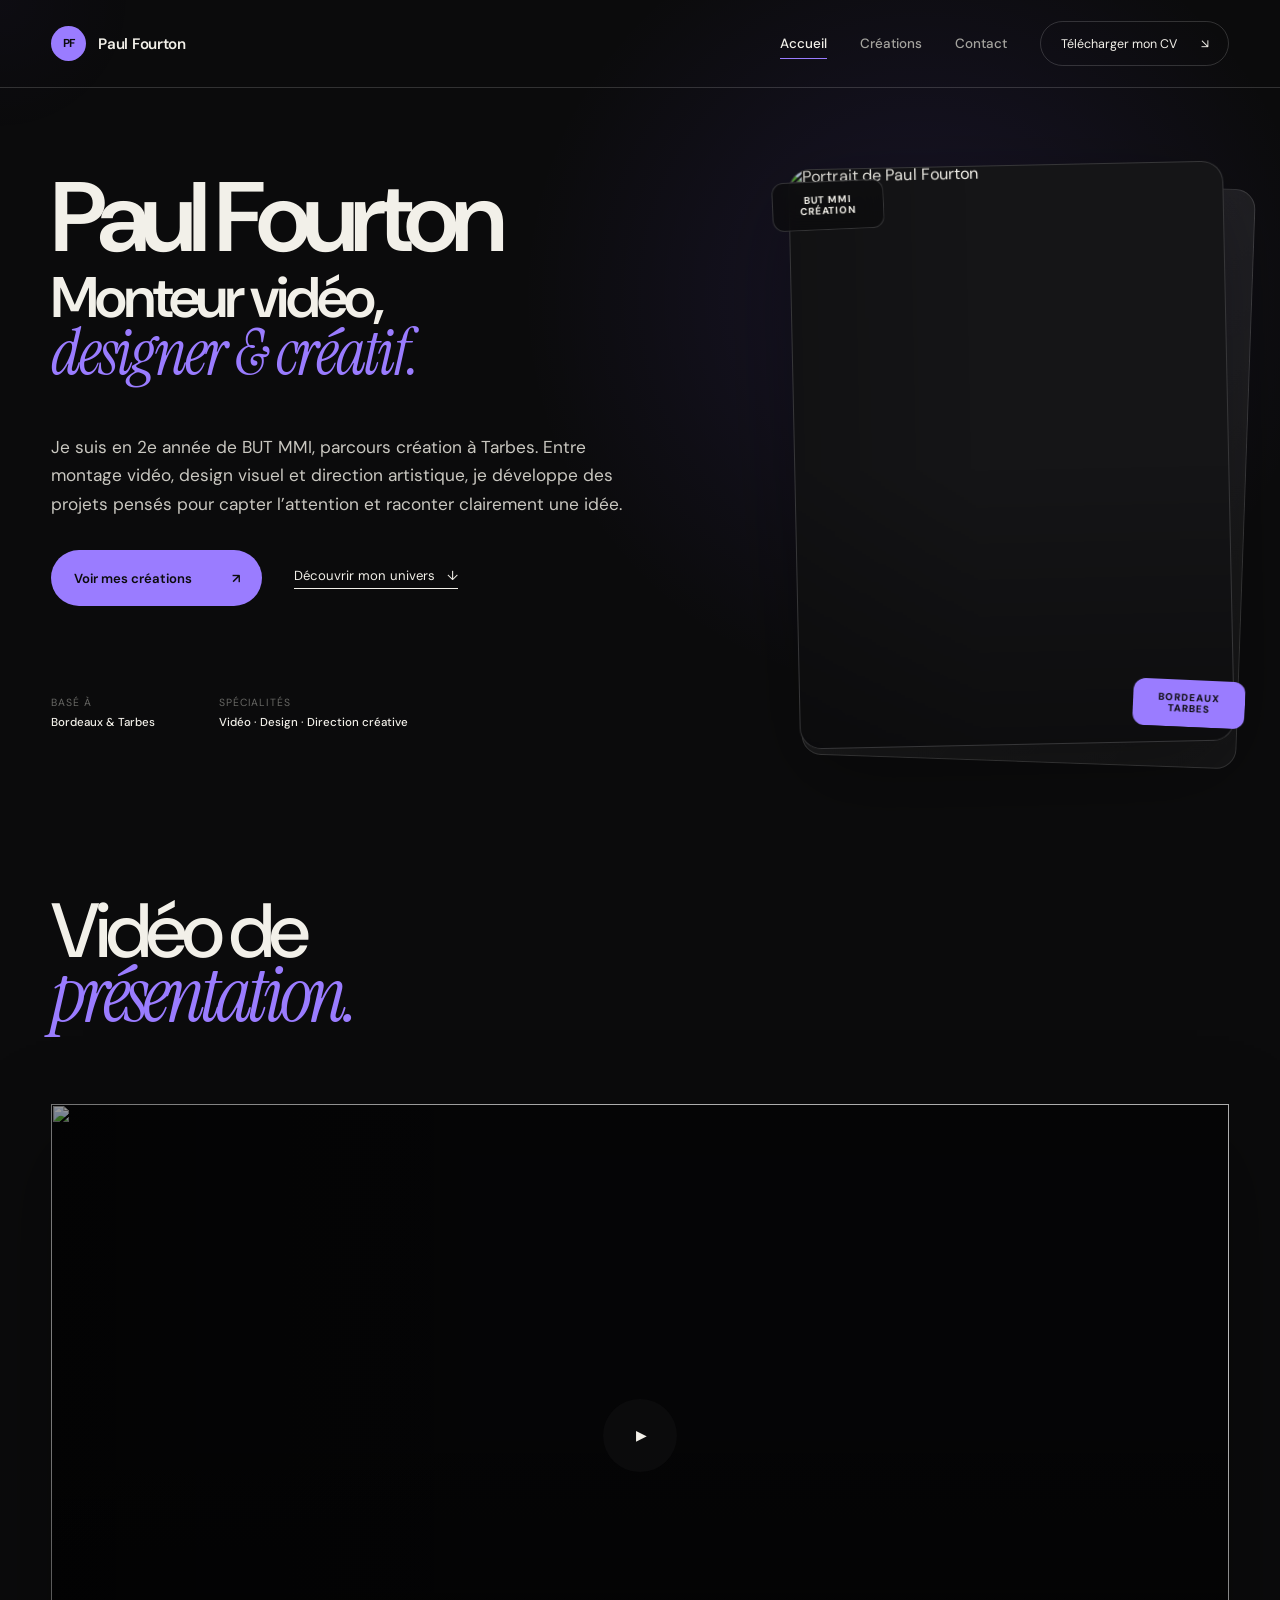
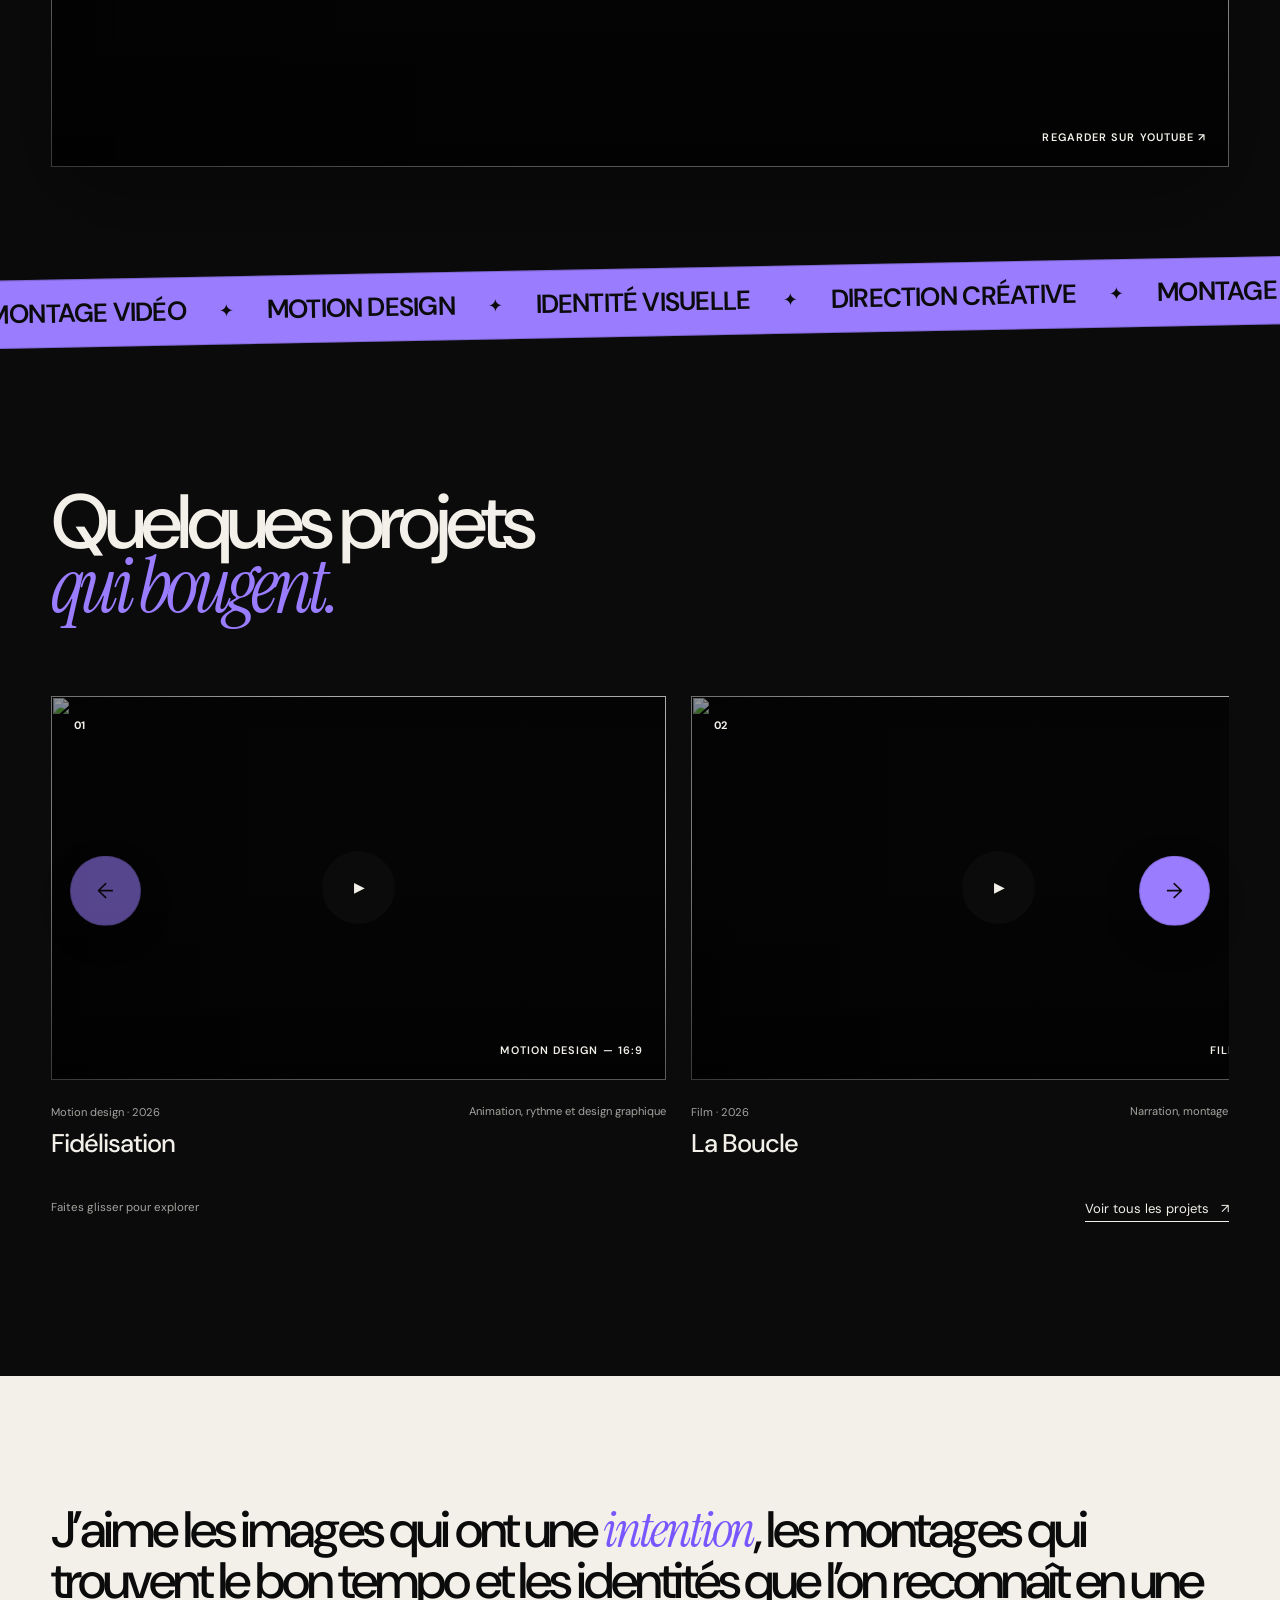
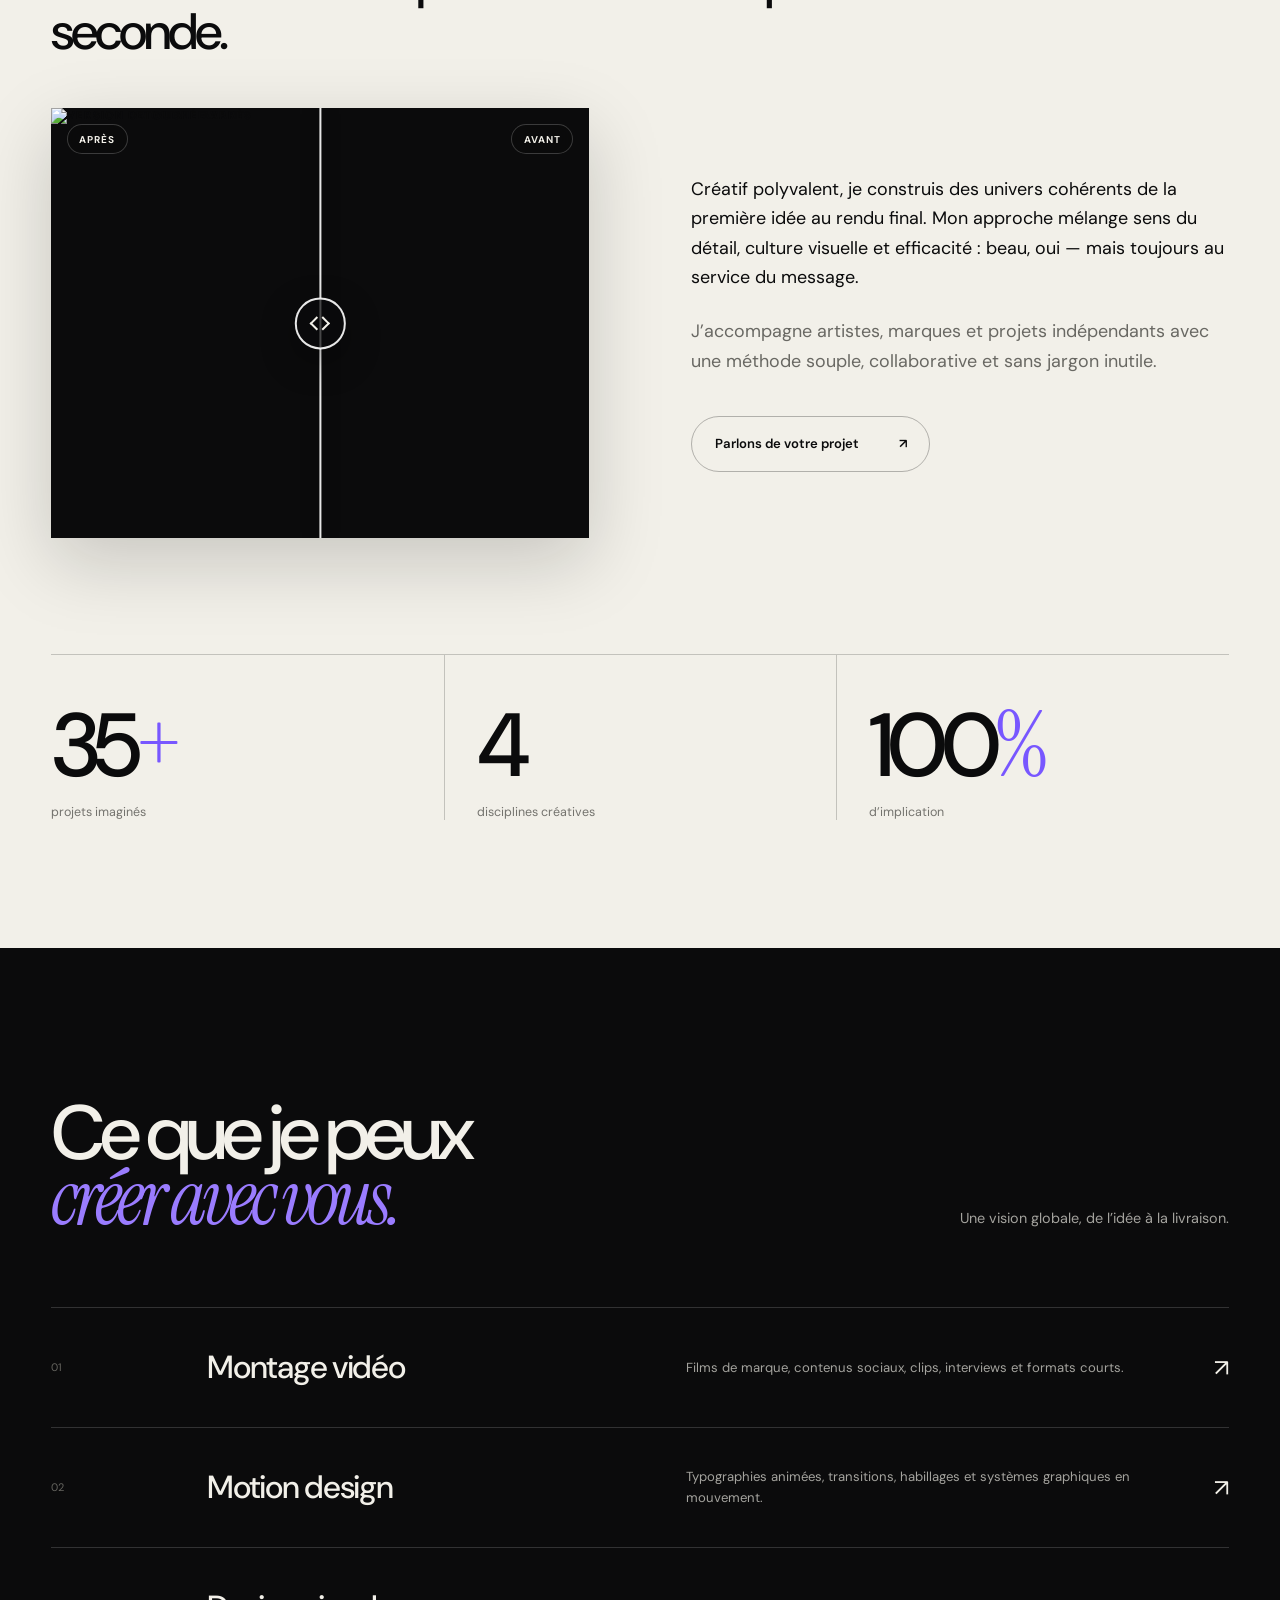
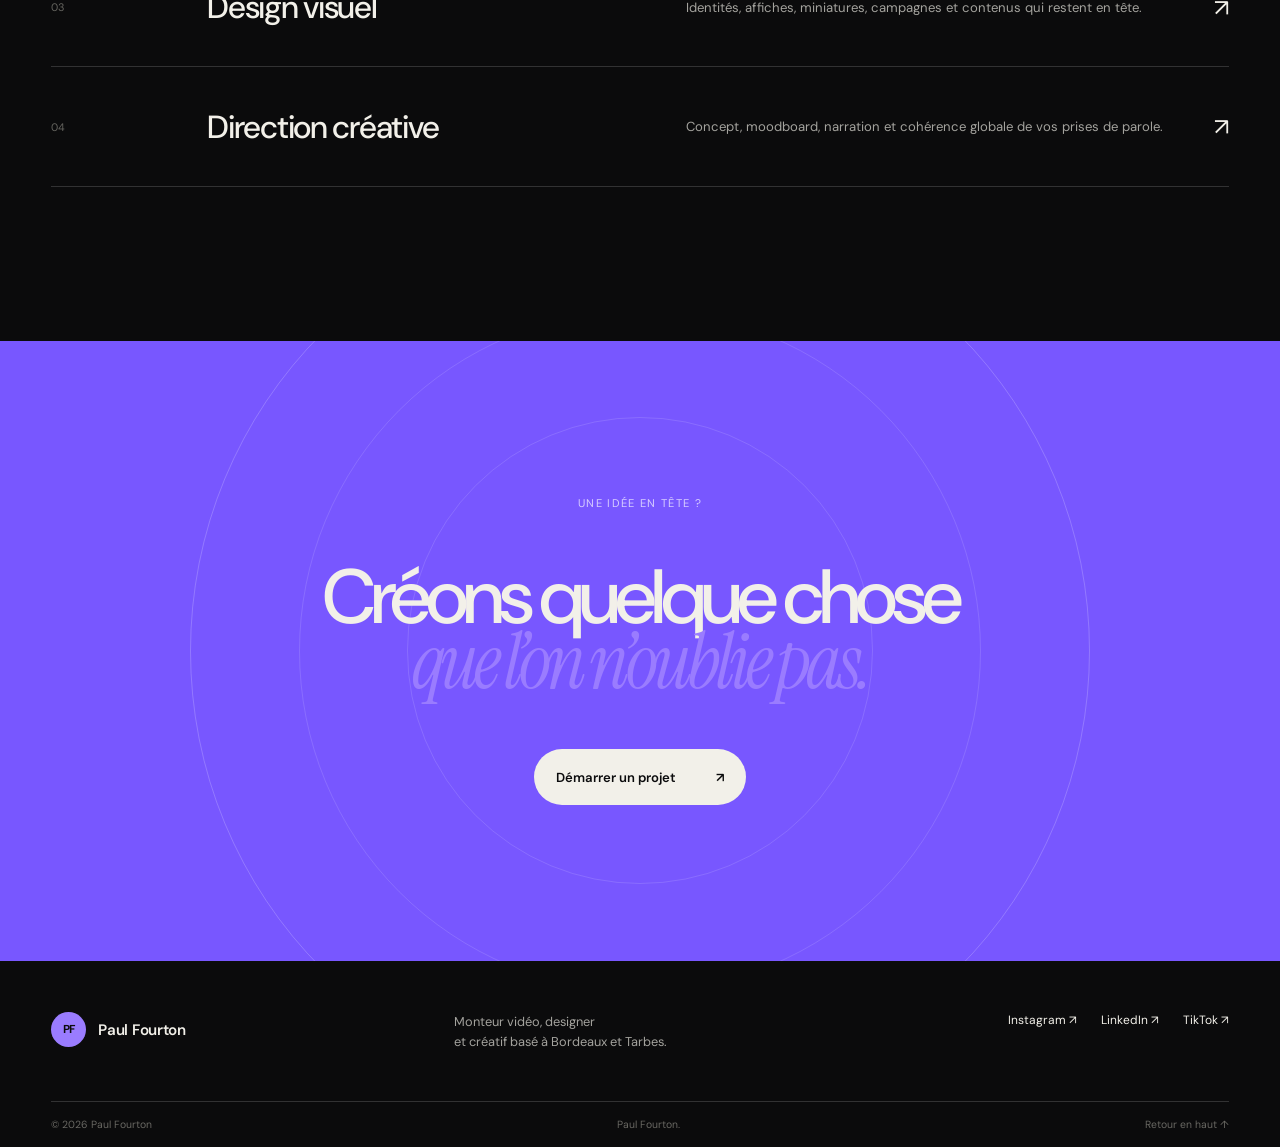
==== index.html @ eab23693 "Add portfolio site files" ====
<!DOCTYPE html>
<html lang="fr">
<head>
  <meta charset="UTF-8">
  <meta name="viewport" content="width=device-width, initial-scale=1.0">
  <meta name="description" content="Portfolio de Paul Fourton, monteur vidéo, designer et créatif.">
  <title>Paul Fourton — Monteur vidéo & Designer</title>
  <link rel="icon" type="image/png" href="images/logo_paul.png">
  <link rel="stylesheet" href="styles.css">
  <script src="script.js" defer></script>
</head>
<body data-page="home">
  <div class="cursor-glow" aria-hidden="true"></div>

  <header class="site-header">
    <a class="brand" href="index.html" aria-label="Retour à l'accueil">
      <span class="brand-mark brand-logo">
        <img src="images/logo_paul.png" alt="">
        <span class="brand-logo-fallback">PF</span>
      </span>
      <span>Paul Fourton</span>
    </a>

    <button class="menu-toggle" type="button" aria-label="Ouvrir le menu" aria-expanded="false">
      <span></span>
      <span></span>
    </button>

    <nav class="main-nav" aria-label="Navigation principale">
      <a href="index.html" data-nav="home">Accueil</a>
      <a href="creations.html" data-nav="work">Créations</a>
      <a href="contact.html" data-nav="contact">Contact</a>
      <a class="nav-cta" href="output/pdf/cv-paul-fourton.pdf" download>
        Télécharger mon CV <span>↘</span>
      </a>
    </nav>
  </header>

  <main>
    <section class="hero section-shell">
      <div class="hero-copy">
        <h1 class="hero-title reveal">
          Paul Fourton
          <span>Monteur vidéo,</span>
          <em>designer & créatif.</em>
        </h1>

        <p class="hero-intro reveal">
          Je suis en 2e année de BUT MMI, parcours création à Tarbes.
          Entre montage vidéo, design visuel et direction artistique, je développe
          des projets pensés pour capter l’attention et raconter clairement une idée.
        </p>

        <div class="hero-actions reveal">
          <a class="button button-primary magnetic" href="creations.html">
            Voir mes créations <span>↗</span>
          </a>
          <a class="text-link" href="#a-propos">Découvrir mon univers <span>↓</span></a>
        </div>

        <div class="hero-meta reveal">
          <div>
            <span>Basé à</span>
            <strong>Bordeaux & Tarbes</strong>
          </div>
          <div>
            <span>Spécialités</span>
            <strong>Vidéo · Design · Direction créative</strong>
          </div>
        </div>
      </div>

      <div class="hero-visual portrait-showcase reveal" data-parallax>
        <div class="portrait-placeholder portrait-frame">
          <img
            src="images/moi.png.jpg"
            data-fallback-src="images/moi.png"
            alt="Portrait de Paul Fourton"
          >
        </div>
        <div class="visual-tag tag-top">BUT MMI<br>Création</div>
        <div class="visual-tag tag-bottom">Bordeaux<br>Tarbes</div>
      </div>
    </section>

    <section class="presentation section-shell" aria-labelledby="presentation-title">
      <div class="section-heading reveal">
        <div>
          <h2 id="presentation-title">Vidéo de<br><em>présentation.</em></h2>
        </div>
      </div>

      <div class="presentation-frame reveal">
        <a class="youtube-link" href="https://www.youtube.com/watch?v=1we9gOhJ27I" target="_blank" rel="noopener" aria-label="Voir la vidéo de présentation sur YouTube">
          <img src="https://i.ytimg.com/vi/1we9gOhJ27I/hq720.jpg" alt="">
          <span class="play-button">▶</span>
          <span class="placeholder-label">Regarder sur YouTube ↗</span>
        </a>
      </div>
    </section>

    <div class="ticker" aria-label="Domaines de création">
      <div class="ticker-track">
        <span>Montage vidéo</span><i>✦</i>
        <span>Motion design</span><i>✦</i>
        <span>Identité visuelle</span><i>✦</i>
        <span>Direction créative</span><i>✦</i>
        <span>Montage vidéo</span><i>✦</i>
        <span>Motion design</span><i>✦</i>
        <span>Identité visuelle</span><i>✦</i>
        <span>Direction créative</span><i>✦</i>
      </div>
    </div>

    <section class="featured section-shell" aria-labelledby="featured-title">
      <div class="section-heading reveal">
        <div>
          <h2 id="featured-title">Quelques projets<br><em>qui bougent.</em></h2>
        </div>
      </div>

      <div class="carousel-stage reveal">
        <button class="carousel-button carousel-prev" type="button" aria-label="Projet précédent">
          <span>←</span>
        </button>

        <div class="project-carousel">
          <div class="carousel-track">
            <article class="project-slide project-slide-wide">
              <button class="project-media has-video open-project" type="button" data-project="Fidélisation" data-youtube="dS1zFwVaHuI" aria-label="Voir le projet Fidélisation">
                <img class="media-image youtube-thumb" src="https://i.ytimg.com/vi/dS1zFwVaHuI/hq720.jpg" alt="">
                <span class="project-number">01</span>
                <span class="play-button">▶</span>
                <span class="placeholder-label">Motion design — 16:9</span>
              </button>
              <div class="project-info">
                <div>
                  <span>Motion design · 2026</span>
                  <h3>Fidélisation</h3>
                </div>
                <p>Animation, rythme et design graphique</p>
              </div>
            </article>

            <article class="project-slide project-slide-wide">
              <button class="project-media has-video open-project" type="button" data-project="La Boucle" data-youtube="-TtjfZSyIu4" aria-label="Voir le projet La Boucle">
                <img class="media-image youtube-thumb" src="https://i.ytimg.com/vi/-TtjfZSyIu4/hq720.jpg" alt="">
                <span class="project-number">02</span>
                <span class="play-button">▶</span>
                <span class="placeholder-label">Film — 16:9</span>
              </button>
              <div class="project-info">
                <div>
                  <span>Film · 2026</span>
                  <h3>La Boucle</h3>
                </div>
                <p>Narration, montage et atmosphère</p>
              </div>
            </article>

            <article class="project-slide project-slide-wide">
              <button class="project-media has-video open-project" type="button" data-project="IMYEAT" data-youtube="P-sZupmKaJs" aria-label="Voir le projet IMYEAT">
                <img class="media-image youtube-thumb" src="https://i.ytimg.com/vi/P-sZupmKaJs/hq720.jpg" alt="">
                <span class="project-number">03</span>
                <span class="play-button">▶</span>
                <span class="placeholder-label">Viral edit — 16:9</span>
              </button>
              <div class="project-info">
                <div>
                  <span>Viral edit · 2026</span>
                  <h3>IMYEAT</h3>
                </div>
                <p>Cadence sociale et impact visuel</p>
              </div>
            </article>
          </div>
        </div>

        <button class="carousel-button carousel-next" type="button" aria-label="Projet suivant">
          <span>→</span>
        </button>
      </div>

      <div class="featured-footer reveal">
        <span>Faites glisser pour explorer</span>
        <a class="text-link" href="creations.html">Voir tous les projets <span>↗</span></a>
      </div>
    </section>

    <section class="about section-shell" id="a-propos">
      <div class="about-intro reveal">
        <p class="statement">
          J’aime les images qui ont une <em>intention</em>, les montages qui
          trouvent le bon tempo et les identités que l’on reconnaît en une seconde.
        </p>
      </div>

      <div class="about-grid">
        <div class="about-image before-after reveal" data-before-after>
          <div class="before-after-media">
            <img class="before-after-image" src="images/avant.jpg" alt="Version originale avant">
            <div class="before-after-overlay">
              <img class="before-after-image" src="images/apres.jpg" alt="Version retouchée après">
            </div>
            <span class="before-after-label before-label">Après</span>
            <span class="before-after-label after-label">Avant</span>
            <button
              class="before-after-handle"
              type="button"
              role="slider"
              aria-label="Comparer l'image avant et après"
              aria-valuemin="0"
              aria-valuemax="100"
              aria-valuenow="50"
            >
              <span></span>
            </button>
          </div>
        </div>

        <div class="about-copy reveal">
          <p>
            Créatif polyvalent, je construis des univers cohérents de la première
            idée au rendu final. Mon approche mélange sens du détail, culture visuelle
            et efficacité : beau, oui — mais toujours au service du message.
          </p>
          <p>
            J’accompagne artistes, marques et projets indépendants avec une méthode
            souple, collaborative et sans jargon inutile.
          </p>
          <a class="button button-outline magnetic" href="contact.html">
            Parlons de votre projet <span>↗</span>
          </a>
        </div>
      </div>

      <div class="stats reveal">
        <div class="stat">
          <strong data-count="35">35</strong><span>+</span>
          <p>projets imaginés</p>
        </div>
        <div class="stat">
          <strong data-count="4">4</strong>
          <p>disciplines créatives</p>
        </div>
        <div class="stat">
          <strong data-count="100">100</strong><span>%</span>
          <p>d’implication</p>
        </div>
      </div>
    </section>

    <section class="services section-shell">
      <div class="section-heading reveal">
        <div>
          <h2>Ce que je peux<br><em>créer avec vous.</em></h2>
        </div>
        <p>Une vision globale, de l’idée à la livraison.</p>
      </div>

      <div class="service-list">
        <article class="service-item reveal">
          <span>01</span>
          <h3>Montage vidéo</h3>
          <p>Films de marque, contenus sociaux, clips, interviews et formats courts.</p>
          <i>↗</i>
        </article>
        <article class="service-item reveal">
          <span>02</span>
          <h3>Motion design</h3>
          <p>Typographies animées, transitions, habillages et systèmes graphiques en mouvement.</p>
          <i>↗</i>
        </article>
        <article class="service-item reveal">
          <span>03</span>
          <h3>Design visuel</h3>
          <p>Identités, affiches, miniatures, campagnes et contenus qui restent en tête.</p>
          <i>↗</i>
        </article>
        <article class="service-item reveal">
          <span>04</span>
          <h3>Direction créative</h3>
          <p>Concept, moodboard, narration et cohérence globale de vos prises de parole.</p>
          <i>↗</i>
        </article>
      </div>
    </section>

    <section class="cta-section section-shell reveal">
      <div class="cta-orb" aria-hidden="true"></div>
      <span>Une idée en tête ?</span>
      <h2>Créons quelque chose<br><em>que l’on n’oublie pas.</em></h2>
      <a class="button button-light magnetic" href="contact.html">
        Démarrer un projet <span>↗</span>
      </a>
    </section>
  </main>

  <div class="project-modal" aria-hidden="true" role="dialog" aria-modal="true" aria-labelledby="modal-title">
    <div class="modal-backdrop" data-close-modal></div>
    <div class="modal-content">
      <button class="modal-close" type="button" aria-label="Fermer" data-close-modal>×</button>
      <div class="modal-video">
        <video class="modal-player" controls playsinline preload="metadata"></video>
        <iframe class="modal-embed" title="" loading="lazy" allow="accelerometer; autoplay; clipboard-write; encrypted-media; gyroscope; picture-in-picture; web-share" allowfullscreen hidden></iframe>
        <img class="modal-image" alt="" hidden>
      </div>
      <div class="modal-copy">
        <span>Projet sélectionné</span>
        <h2 id="modal-title">Nom du projet</h2>
        <p>
          Lecture grand format du projet sélectionné, avec les contrôles vidéo
          natifs pour revoir le rythme, les transitions et les détails.
        </p>
      </div>
    </div>
  </div>

  <footer class="site-footer section-shell">
    <div class="footer-top">
      <a class="brand" href="index.html">
        <span class="brand-mark brand-logo">
          <img src="images/logo_paul.png" alt="">
          <span class="brand-logo-fallback">PF</span>
        </span>
        <span>Paul Fourton</span>
      </a>
      <p>Monteur vidéo, designer<br>et créatif basé à Bordeaux et Tarbes.</p>
      <div class="footer-links">
        <a href="https://www.instagram.com/paul._frt/" target="_blank" rel="noopener noreferrer">Instagram ↗</a>
        <a href="https://www.linkedin.com/in/paul-fourton-a712013b1/?isSelfProfile=true" target="_blank" rel="noopener noreferrer">LinkedIn ↗</a>
        <a href="https://www.tiktok.com/@paul.frt_?is_from_webapp=1&amp;sender_device=pc" target="_blank" rel="noopener noreferrer">TikTok ↗</a>
      </div>
    </div>
    <div class="footer-bottom">
      <span>© <span data-year></span> Paul Fourton</span>
      <span>Paul Fourton.</span>
      <a href="#top">Retour en haut ↑</a>
    </div>
  </footer>
</body>
</html>
---- styles.css ----
@import url("https://fonts.googleapis.com/css2?family=DM+Sans:wght@400;500;600;700&family=Instrument+Serif:ital@0;1&display=swap");

:root {
  --ink: #0b0b0c;
  --ink-soft: #151517;
  --paper: #f2f0e9;
  --white: #ffffff;
  --muted: #a4a39e;
  --line: rgba(255, 255, 255, 0.16);
  --acid: #9a7cff;
  --violet: #7857ff;
  --orange: #9a7cff;
  --serif: "Instrument Serif", Georgia, serif;
  --sans: "DM Sans", Arial, sans-serif;
  --pad: clamp(1.25rem, 4vw, 4.5rem);
  --header-height: 88px;
}

* {
  box-sizing: border-box;
  margin: 0;
  padding: 0;
}

html {
  scroll-behavior: smooth;
  background: var(--ink);
}

body {
  min-width: 320px;
  overflow-x: hidden;
  color: var(--paper);
  background:
    radial-gradient(circle at 72% 5%, rgba(120, 87, 255, 0.12), transparent 25rem),
    var(--ink);
  font-family: var(--sans);
  -webkit-font-smoothing: antialiased;
}

body.menu-open,
body.modal-open {
  overflow: hidden;
}

a {
  color: inherit;
  text-decoration: none;
}

button,
input,
textarea,
select {
  color: inherit;
  font: inherit;
}

button {
  border: 0;
  cursor: pointer;
}

::selection {
  color: var(--ink);
  background: var(--acid);
}

.cursor-glow {
  position: fixed;
  z-index: 0;
  width: 18rem;
  height: 18rem;
  border-radius: 50%;
  pointer-events: none;
  opacity: 0.035;
  background: radial-gradient(circle, rgba(120, 87, 255, 0.85), transparent 66%);
  transform: translate(-50%, -50%);
  transition: opacity 0.3s ease;
}

.section-shell {
  width: 100%;
  padding-inline: var(--pad);
}

.site-header {
  position: relative;
  z-index: 100;
  display: flex;
  min-height: var(--header-height);
  align-items: center;
  justify-content: space-between;
  padding: 0 var(--pad);
  border-bottom: 1px solid var(--line);
}

.brand {
  display: inline-flex;
  align-items: center;
  gap: 0.75rem;
  font-size: 0.95rem;
  font-weight: 600;
  letter-spacing: -0.02em;
}

.brand-mark {
  position: relative;
  display: grid;
  width: 2.2rem;
  height: 2.2rem;
  place-items: center;
  border-radius: 50%;
  color: var(--ink);
  background: var(--acid);
  font-size: 0.72rem;
  font-weight: 700;
  transition: transform 0.35s ease;
}

.brand:hover .brand-mark {
  transform: rotate(14deg);
}

.brand-logo {
  overflow: hidden;
  border-radius: 0;
  background: transparent;
}

.brand-logo img {
  position: absolute;
  inset: 0;
  display: block;
  width: 100%;
  height: 100%;
  object-fit: contain;
}

.brand-logo-fallback {
  display: none;
}

.brand-logo.is-missing {
  border-radius: 50%;
  background: var(--acid);
}

.brand-logo.is-missing img {
  display: none;
}

.brand-logo.is-missing .brand-logo-fallback {
  display: block;
}

.brand:hover .brand-logo {
  transform: none;
}

.main-nav {
  display: flex;
  align-items: center;
  gap: clamp(1.25rem, 2.6vw, 2.8rem);
}

.main-nav > a:not(.nav-cta) {
  position: relative;
  color: var(--muted);
  font-size: 0.84rem;
  font-weight: 500;
}

.main-nav > a:not(.nav-cta)::after {
  position: absolute;
  right: 0;
  bottom: -0.45rem;
  left: 0;
  height: 1px;
  content: "";
  background: var(--acid);
  transform: scaleX(0);
  transform-origin: right;
  transition: transform 0.3s ease;
}

.main-nav > a:hover,
.main-nav > a.is-active {
  color: var(--paper);
}

.main-nav > a:hover::after,
.main-nav > a.is-active::after {
  transform: scaleX(1);
  transform-origin: left;
}

.nav-cta {
  display: inline-flex;
  align-items: center;
  gap: 1.5rem;
  padding: 0.85rem 1.2rem;
  border: 1px solid var(--line);
  border-radius: 100px;
  font-size: 0.78rem;
  transition: color 0.3s ease, background 0.3s ease;
}

.nav-cta:hover {
  color: var(--ink);
  background: var(--paper);
}

.menu-toggle {
  display: none;
  width: 3rem;
  height: 3rem;
  place-content: center;
  gap: 6px;
  border: 1px solid var(--line);
  border-radius: 50%;
  background: transparent;
}

.menu-toggle span {
  display: block;
  width: 1rem;
  height: 1px;
  background: var(--paper);
  transition: transform 0.3s ease;
}

.hero {
  position: relative;
  z-index: 1;
  display: grid;
  min-height: auto;
  grid-template-columns: 1.2fr 0.8fr;
  align-items: center;
  gap: clamp(3rem, 6vw, 8rem);
  padding-block: clamp(2.75rem, 6vw, 5.5rem) clamp(3.5rem, 6vw, 5.5rem);
}

.hero-copy {
  position: relative;
  z-index: 2;
}

.eyebrow {
  display: inline-flex;
  align-items: center;
  gap: 0.6rem;
  margin-bottom: clamp(2rem, 4vw, 4rem);
  color: var(--muted);
  font-size: 0.72rem;
  font-weight: 600;
  letter-spacing: 0.12em;
  text-transform: uppercase;
}

.status-dot {
  position: relative;
  width: 0.55rem;
  height: 0.55rem;
  border-radius: 50%;
  background: var(--acid);
}

.status-dot::after {
  position: absolute;
  inset: -5px;
  border: 1px solid var(--acid);
  border-radius: inherit;
  content: "";
  animation: pulse 2s infinite;
}

.hero-title {
  max-width: 900px;
  font-size: clamp(3.5rem, 7.7vw, 8.5rem);
  font-weight: 600;
  letter-spacing: -0.075em;
  line-height: 0.78;
}

.hero-title span,
.hero-title em {
  display: block;
}

.hero-title span {
  margin-top: 0.28em;
  font-size: 0.58em;
  letter-spacing: -0.055em;
  line-height: 0.9;
}

.hero-title em {
  color: var(--acid);
  font-family: var(--serif);
  font-size: 0.65em;
  font-weight: 400;
  letter-spacing: -0.035em;
  line-height: 0.9;
}

.hero-intro {
  max-width: 590px;
  margin-top: clamp(2rem, 4vw, 3.5rem);
  color: #c9c7c0;
  font-size: clamp(1rem, 1.35vw, 1.22rem);
  line-height: 1.65;
}

.hero-actions {
  display: flex;
  align-items: center;
  gap: 2rem;
  margin-top: 2rem;
}

.button {
  display: inline-flex;
  min-height: 3.5rem;
  align-items: center;
  justify-content: center;
  gap: 2.5rem;
  padding: 0.9rem 1.4rem;
  border-radius: 100px;
  font-size: 0.82rem;
  font-weight: 600;
  transition: transform 0.25s ease, color 0.3s ease, background 0.3s ease;
}

.button-primary {
  color: var(--ink);
  background: var(--acid);
}

.button-primary:hover {
  background: var(--white);
}

.button-outline {
  border: 1px solid rgba(11, 11, 12, 0.28);
  color: var(--ink);
  background: transparent;
}

.button-outline:hover {
  color: var(--paper);
  background: var(--ink);
}

.button-light {
  color: var(--ink);
  background: var(--paper);
}

.button-light:hover {
  background: var(--acid);
}

.text-link {
  display: inline-flex;
  align-items: center;
  gap: 0.75rem;
  border-bottom: 1px solid currentColor;
  padding-bottom: 0.25rem;
  font-size: 0.82rem;
}

.text-link span {
  transition: transform 0.3s ease;
}

.text-link:hover span {
  transform: translate(3px, -3px);
}

.hero-meta {
  display: flex;
  gap: clamp(2rem, 5vw, 5rem);
  margin-top: clamp(3rem, 7vw, 6rem);
}

.hero-meta div {
  display: grid;
  gap: 0.4rem;
}

.hero-meta span {
  color: #686865;
  font-size: 0.65rem;
  letter-spacing: 0.1em;
  text-transform: uppercase;
}

.hero-meta strong {
  font-size: 0.72rem;
  font-weight: 500;
}

.hero-visual {
  position: relative;
  width: min(34vw, 470px);
  justify-self: end;
  isolation: isolate;
}

.hero-visual::before {
  position: absolute;
  inset: 1.1rem -1.1rem -1.1rem 1.1rem;
  z-index: -1;
  border: 1px solid rgba(255, 255, 255, 0.13);
  border-radius: 1.25rem;
  content: "";
  background:
    linear-gradient(145deg, rgba(255, 255, 255, 0.07), rgba(255, 255, 255, 0.01)),
    rgba(255, 255, 255, 0.035);
  transform: rotate(2deg);
}

.placeholder {
  position: relative;
  display: grid;
  place-items: center;
  overflow: hidden;
  color: rgba(11, 11, 12, 0.55);
  background:
    linear-gradient(135deg, transparent 49.8%, rgba(11, 11, 12, 0.12) 50%, transparent 50.2%),
    linear-gradient(45deg, transparent 49.8%, rgba(11, 11, 12, 0.12) 50%, transparent 50.2%),
    var(--white);
}

.placeholder::before {
  position: absolute;
  inset: 0.7rem;
  border: 1px solid rgba(11, 11, 12, 0.12);
  content: "";
  pointer-events: none;
}

.placeholder > * {
  position: relative;
  z-index: 1;
}

.portrait-placeholder {
  aspect-ratio: 3 / 4;
  border-radius: 1.35rem;
}

.portrait-frame {
  position: relative;
  overflow: hidden;
  border: 1px solid rgba(255, 255, 255, 0.14);
  background: var(--ink-soft);
  box-shadow: 0 30px 90px rgba(0, 0, 0, 0.36);
  transform: rotate(-1.2deg) translateZ(0);
}

.portrait-frame::after {
  position: absolute;
  inset: 0;
  content: "";
  pointer-events: none;
  background:
    linear-gradient(180deg, transparent 52%, rgba(0, 0, 0, 0.42)),
    linear-gradient(90deg, rgba(0, 0, 0, 0.18), transparent 42%);
  opacity: 0.85;
}

.portrait-frame img {
  display: block;
  width: 100%;
  height: 100%;
  object-fit: cover;
  transform: scale(1.015);
  filter: saturate(0.96) contrast(1.03);
}

.portrait-placeholder span,
.placeholder-label {
  font-size: 0.68rem;
  font-weight: 600;
  letter-spacing: 0.1em;
  text-transform: uppercase;
}

.visual-tag {
  position: absolute;
  z-index: 3;
  display: inline-flex;
  align-items: center;
  justify-content: center;
  min-width: 7rem;
  padding: 0.75rem 0.9rem;
  border-radius: 0.75rem;
  font-family: var(--sans);
  font-size: 0.62rem;
  font-style: normal;
  font-weight: 700;
  letter-spacing: 0.1em;
  line-height: 1.15;
  text-align: center;
  text-transform: uppercase;
  backdrop-filter: blur(14px);
}

.tag-top {
  top: 1rem;
  left: -1.35rem;
  border: 1px solid rgba(255, 255, 255, 0.16);
  color: var(--paper);
  background: rgba(11, 11, 12, 0.72);
  transform: rotate(-2.5deg);
}

.tag-bottom {
  right: -1rem;
  bottom: 1.15rem;
  color: var(--ink);
  background: var(--acid);
  transform: rotate(2.5deg);
}

.ticker {
  position: relative;
  z-index: 3;
  overflow: hidden;
  border-block: 1px solid rgba(11, 11, 12, 0.18);
  color: var(--ink);
  background: var(--acid);
  transform: rotate(-1.1deg) scale(1.02);
}

.ticker-track {
  display: flex;
  width: max-content;
  align-items: center;
  gap: 2rem;
  padding: 1rem 0;
  animation: ticker 25s linear infinite;
}

.ticker span {
  font-size: clamp(1.1rem, 2vw, 1.8rem);
  font-weight: 600;
  letter-spacing: -0.04em;
  text-transform: uppercase;
}

.ticker i {
  font-size: 1.1rem;
  font-style: normal;
}

.presentation {
  padding-block: clamp(3rem, 6vw, 5rem) clamp(5rem, 8vw, 7rem);
}

.presentation-frame {
  position: relative;
  overflow: hidden;
  width: 100%;
  aspect-ratio: 16 / 9;
  background: #050506;
  box-shadow: 0 35px 90px rgba(0, 0, 0, 0.36);
}

.presentation-frame video,
.presentation-frame iframe,
.youtube-embed {
  display: block;
  width: 100%;
  height: 100%;
  border: 0;
  object-fit: contain;
  background: #050506;
}

.youtube-link {
  position: relative;
  display: grid;
  width: 100%;
  height: 100%;
  overflow: hidden;
  place-items: center;
  color: var(--paper);
  background: #050506;
}

.youtube-link img {
  position: absolute;
  inset: 0;
  width: 100%;
  height: 100%;
  object-fit: cover;
}

.youtube-link::after {
  position: absolute;
  inset: 0;
  z-index: 1;
  content: "";
  pointer-events: none;
  background:
    linear-gradient(180deg, rgba(0, 0, 0, 0.1), transparent 42%, rgba(0, 0, 0, 0.55)),
    linear-gradient(90deg, rgba(0, 0, 0, 0.34), transparent 46%);
}

.youtube-link .placeholder-label {
  position: absolute;
  z-index: 2;
  right: 1.4rem;
  bottom: 1.4rem;
}

.featured,
.services {
  padding-block: clamp(7rem, 12vw, 11rem);
}

.section-heading {
  display: flex;
  align-items: flex-end;
  justify-content: space-between;
  gap: 2rem;
  margin-bottom: clamp(3rem, 6vw, 5.5rem);
}

.section-index {
  display: block;
  margin-bottom: 1.3rem;
  color: #74736e;
  font-size: 0.68rem;
  font-weight: 600;
  letter-spacing: 0.13em;
  text-transform: uppercase;
}

.section-heading h2,
.cta-section h2 {
  font-size: clamp(3rem, 6vw, 6.5rem);
  font-weight: 500;
  letter-spacing: -0.065em;
  line-height: 0.84;
}

.section-heading h2 em,
.cta-section h2 em {
  color: var(--acid);
  font-family: var(--serif);
  font-weight: 400;
}

.section-heading > p {
  max-width: 300px;
  color: var(--muted);
  font-size: 0.9rem;
  line-height: 1.6;
}

.carousel-stage {
  position: relative;
}

.carousel-button {
  position: absolute;
  z-index: 10;
  top: 42%;
  display: grid;
  width: 4.4rem;
  height: 4.4rem;
  place-items: center;
  border: 1px solid rgba(11, 11, 12, 0.16);
  border-radius: 50%;
  color: var(--ink);
  background: var(--acid);
  box-shadow: 0 12px 35px rgba(0, 0, 0, 0.28);
  font-size: 1.35rem;
  transform: translateY(-50%);
  transition: color 0.3s ease, background 0.3s ease, transform 0.3s ease;
}

.carousel-prev {
  left: clamp(0.5rem, 1.5vw, 1.5rem);
}

.carousel-next {
  right: clamp(0.5rem, 1.5vw, 1.5rem);
}

.carousel-button:hover {
  background: var(--paper);
  transform: translateY(-50%) scale(1.08);
}

.carousel-button:disabled {
  cursor: default;
}

.project-carousel {
  overflow: hidden;
  cursor: default;
  user-select: none;
}

.carousel-track {
  display: flex;
  gap: clamp(1rem, 2vw, 2rem);
  transition: transform 0.65s cubic-bezier(0.22, 1, 0.36, 1);
}

.project-slide {
  width: clamp(270px, 29vw, 430px);
  flex: 0 0 auto;
}

.project-slide-wide {
  width: clamp(360px, 48vw, 720px);
}

.project-media {
  position: relative;
  display: grid;
  width: 100%;
  aspect-ratio: 4 / 5;
  overflow: hidden;
  place-items: center;
  color: var(--ink);
  background: var(--ink-soft);
  transition: border-radius 0.45s ease;
}

.project-slide-wide .project-media {
  aspect-ratio: 16 / 10;
}

.project-media:hover {
  border-radius: 1.5rem;
}

.project-media.has-video,
.work-visual.has-video,
.project-media.has-image,
.work-visual.has-image {
  color: var(--paper);
}

.project-media.has-video::after,
.work-visual.has-video::after,
.project-media.has-image::after,
.work-visual.has-image::after {
  position: absolute;
  inset: 0;
  z-index: 1;
  content: "";
  pointer-events: none;
  background:
    linear-gradient(180deg, rgba(0, 0, 0, 0.12), transparent 42%, rgba(0, 0, 0, 0.55)),
    linear-gradient(90deg, rgba(0, 0, 0, 0.35), transparent 45%);
}

.media-video {
  position: absolute;
  inset: 0;
  width: 100%;
  height: 100%;
  object-fit: cover;
  background: #050506;
}

.media-image {
  position: absolute;
  inset: 0;
  width: 100%;
  height: 100%;
  object-fit: cover;
  background: #050506;
}

.project-number,
.card-index {
  position: absolute;
  z-index: 2;
  top: 1.4rem;
  left: 1.4rem;
  font-size: 0.68rem;
  font-weight: 700;
}

.play-button {
  position: relative;
  z-index: 2;
  display: grid;
  width: 4.6rem;
  height: 4.6rem;
  place-items: center;
  border-radius: 50%;
  color: var(--paper);
  background: var(--ink);
  font-size: 0.85rem;
  text-indent: 0.18em;
  transition: transform 0.35s ease, color 0.35s ease, background 0.35s ease;
}

.project-media:hover .play-button,
.work-visual:hover .play-button {
  color: var(--ink);
  background: var(--acid);
  transform: scale(1.1);
}

.project-media .placeholder-label,
.work-visual .placeholder-label {
  position: absolute;
  z-index: 2;
  right: 1.4rem;
  bottom: 1.4rem;
}

.project-info {
  display: flex;
  justify-content: space-between;
  gap: 1rem;
  padding-top: 1.3rem;
}

.project-info span,
.project-info p {
  color: var(--muted);
  font-size: 0.7rem;
}

.project-info h3 {
  margin-top: 0.35rem;
  font-size: clamp(1.4rem, 2vw, 2rem);
  font-weight: 500;
  letter-spacing: -0.04em;
}

.project-info p {
  padding-top: 0.25rem;
  text-align: right;
}

.featured-footer {
  display: flex;
  justify-content: space-between;
  margin-top: 2.5rem;
  color: var(--muted);
  font-size: 0.72rem;
}

.featured-footer .text-link {
  color: var(--paper);
}

.about {
  padding-block: clamp(6rem, 10vw, 10rem);
  color: var(--ink);
  background: var(--paper);
}

.about-intro {
  display: grid;
  grid-template-columns: 1fr;
  gap: 1.5rem;
  padding-bottom: clamp(2.2rem, 4vw, 3.8rem);
}

.statement {
  max-width: 1260px;
  font-size: clamp(2rem, 4vw, 4.6rem);
  font-weight: 500;
  letter-spacing: -0.06em;
  line-height: 1;
}

.statement em {
  color: var(--violet);
  font-family: var(--serif);
  font-weight: 400;
}

.about-grid {
  display: grid;
  grid-template-columns: 1fr 1fr;
  align-items: center;
  gap: clamp(3rem, 8vw, 9rem);
}

.about-image {
  aspect-ratio: 5 / 4;
  background-color: var(--white);
  font-size: 0.7rem;
  font-weight: 700;
  letter-spacing: 0.1em;
  text-transform: uppercase;
}

.before-after {
  --position: 50%;
  position: relative;
  overflow: hidden;
  background: var(--ink);
  box-shadow: 0 24px 70px rgba(11, 11, 12, 0.18);
  touch-action: none;
  user-select: none;
}

.before-after-media {
  position: relative;
  width: 100%;
  height: 100%;
}

.before-after-image {
  display: block;
  width: 100%;
  height: 100%;
  object-fit: cover;
  pointer-events: none;
  user-select: none;
}

.before-after-overlay {
  position: absolute;
  inset: 0;
  width: 100%;
  overflow: hidden;
  clip-path: inset(0 calc(100% - var(--position)) 0 0);
  will-change: clip-path;
}

.before-after-label {
  position: absolute;
  z-index: 3;
  top: 1rem;
  padding: 0.45rem 0.7rem;
  border: 1px solid rgba(255, 255, 255, 0.2);
  border-radius: 100px;
  color: var(--paper);
  background: rgba(11, 11, 12, 0.58);
  backdrop-filter: blur(12px);
  font-size: 0.62rem;
  font-weight: 700;
  letter-spacing: 0.1em;
  text-transform: uppercase;
}

.before-label {
  left: 1rem;
}

.after-label {
  right: 1rem;
}

.before-after-handle {
  position: absolute;
  z-index: 4;
  top: 0;
  bottom: 0;
  left: var(--position);
  width: 3.2rem;
  border: 0;
  outline: 0;
  background: transparent;
  transform: translateX(-50%);
  cursor: ew-resize;
}

.before-after-handle::before {
  position: absolute;
  top: 0;
  bottom: 0;
  left: 50%;
  width: 2px;
  content: "";
  background: rgba(255, 255, 255, 0.9);
  box-shadow: 0 0 18px rgba(0, 0, 0, 0.45);
  transform: translateX(-50%);
}

.before-after-handle span {
  position: absolute;
  top: 50%;
  left: 50%;
  display: grid;
  width: 3.2rem;
  height: 3.2rem;
  place-items: center;
  border: 2px solid rgba(255, 255, 255, 0.9);
  border-radius: 50%;
  background: rgba(11, 11, 12, 0.72);
  box-shadow: 0 12px 34px rgba(0, 0, 0, 0.34);
  transform: translate(-50%, -50%);
}

.before-after-handle span::before,
.before-after-handle span::after {
  position: absolute;
  top: 50%;
  left: 50%;
  width: 0.48rem;
  height: 0.48rem;
  border-top: 2px solid var(--paper);
  border-left: 2px solid var(--paper);
  content: "";
}

.before-after-handle span::before {
  transform: translate(-85%, -50%) rotate(-45deg);
}

.before-after-handle span::after {
  transform: translate(-15%, -50%) rotate(135deg);
}

.before-after-handle:focus-visible span {
  outline: 3px solid var(--acid);
  outline-offset: 4px;
}

.about-copy {
  display: grid;
  justify-items: start;
  gap: 1.5rem;
  font-size: clamp(1rem, 1.4vw, 1.25rem);
  line-height: 1.65;
}

.about-copy p:last-of-type {
  color: #696863;
}

.about-copy .button {
  margin-top: 1rem;
}

.stats {
  display: grid;
  grid-template-columns: repeat(3, 1fr);
  margin-top: clamp(5rem, 9vw, 9rem);
  border-top: 1px solid rgba(11, 11, 12, 0.2);
}

.stat {
  padding: 2rem 1rem 0 0;
}

.stat + .stat {
  border-left: 1px solid rgba(11, 11, 12, 0.2);
  padding-left: 2rem;
}

.stat strong,
.stat > span {
  font-size: clamp(3.5rem, 7vw, 7rem);
  font-weight: 500;
  letter-spacing: -0.08em;
}

.stat > span {
  color: var(--violet);
  font-family: var(--serif);
}

.stat p {
  color: #74736e;
  font-size: 0.78rem;
}

.service-list {
  border-top: 1px solid var(--line);
}

.service-item {
  display: grid;
  grid-template-columns: 0.5fr 1.8fr 2fr auto;
  align-items: center;
  gap: 2rem;
  padding: clamp(1.7rem, 3vw, 2.7rem) 0;
  border-bottom: 1px solid var(--line);
  transition: padding 0.35s ease, color 0.35s ease, background 0.35s ease;
}

.service-item > span {
  color: #666560;
  font-size: 0.68rem;
}

.service-item h3 {
  font-size: clamp(1.4rem, 2.5vw, 2.5rem);
  font-weight: 500;
  letter-spacing: -0.04em;
}

.service-item p {
  max-width: 500px;
  color: var(--muted);
  font-size: 0.82rem;
  line-height: 1.6;
}

.service-item i {
  font-size: 1.5rem;
  font-style: normal;
  transition: transform 0.3s ease;
}

.service-item:hover {
  padding-inline: 1.4rem;
  color: var(--ink);
  background: var(--acid);
}

.service-item:hover p,
.service-item:hover > span {
  color: rgba(11, 11, 12, 0.65);
}

.service-item:hover i {
  transform: rotate(45deg);
}

.cta-section {
  position: relative;
  z-index: 1;
  display: grid;
  min-height: 620px;
  place-items: center;
  overflow: hidden;
  padding-block: clamp(6rem, 10vw, 10rem);
  text-align: center;
  background: var(--violet);
}

.cta-section > span {
  color: rgba(255, 255, 255, 0.7);
  font-size: 0.7rem;
  letter-spacing: 0.12em;
  text-transform: uppercase;
}

.cta-section h2 {
  position: relative;
  z-index: 2;
}

.cta-section h2 em {
  color: var(--acid);
}

.cta-section .button {
  position: relative;
  z-index: 2;
}

.cta-orb {
  position: absolute;
  z-index: -1;
  width: min(72vw, 900px);
  aspect-ratio: 1;
  border: 1px solid rgba(255, 255, 255, 0.2);
  border-radius: 50%;
}

.cta-orb::before,
.cta-orb::after {
  position: absolute;
  border: 1px solid rgba(255, 255, 255, 0.13);
  border-radius: 50%;
  content: "";
}

.cta-orb::before {
  inset: 12%;
}

.cta-orb::after {
  inset: 24%;
}

.site-footer {
  padding-top: clamp(2.5rem, 4vw, 3.75rem);
  padding-bottom: 1rem;
  background: var(--ink);
}

.footer-top {
  display: grid;
  grid-template-columns: 1fr 1fr 1fr;
  gap: 2rem;
  align-items: start;
  padding-bottom: clamp(2rem, 4vw, 3rem);
}

.footer-top > p {
  color: var(--muted);
  font-size: 0.8rem;
  line-height: 1.6;
}

.footer-links {
  display: flex;
  justify-content: flex-end;
  gap: 1.5rem;
}

.footer-links a {
  font-size: 0.75rem;
  transition: color 0.3s ease;
}

.footer-links a:hover {
  color: var(--acid);
}

.footer-bottom {
  display: flex;
  justify-content: space-between;
  gap: 1.5rem;
  padding-top: 1rem;
  border-top: 1px solid var(--line);
  color: #696863;
  font-size: 0.65rem;
}

.footer-bottom a:hover {
  color: var(--paper);
}

/* Créations */
.page-hero {
  display: flex;
  min-height: auto;
  flex-direction: column;
  justify-content: flex-start;
  padding-block: clamp(1.25rem, 3vw, 2.4rem) 2.25rem;
}

.page-hero-main {
  display: grid;
  grid-template-columns: minmax(0, 1fr) minmax(260px, 31vw);
  gap: clamp(2rem, 5vw, 5rem);
  align-items: end;
}

.page-hero h1,
.contact-heading h1 {
  font-size: clamp(4.2rem, 10vw, 10.5rem);
  font-weight: 500;
  letter-spacing: -0.08em;
  line-height: 0.76;
}

.page-hero-video {
  position: relative;
  aspect-ratio: 4 / 5;
  overflow: hidden;
  border-radius: 1.2rem;
  background: rgba(255, 255, 255, 0.035);
  isolation: isolate;
  pointer-events: none;
  -webkit-mask-image: linear-gradient(to bottom, transparent 0%, rgba(0, 0, 0, 0.65) 12%, #000 26%, #000 74%, rgba(0, 0, 0, 0.65) 88%, transparent 100%);
  mask-image: linear-gradient(to bottom, transparent 0%, rgba(0, 0, 0, 0.65) 12%, #000 26%, #000 74%, rgba(0, 0, 0, 0.65) 88%, transparent 100%);
}

.page-hero-video::after {
  position: absolute;
  inset: 0;
  z-index: 2;
  border-radius: inherit;
  content: "";
  pointer-events: none;
  background:
    linear-gradient(180deg, var(--ink) 0%, transparent 24%, transparent 76%, var(--ink) 100%),
    radial-gradient(ellipse at center, transparent 48%, rgba(11, 11, 12, 0.72) 100%);
  box-shadow: inset 0 0 90px rgba(0, 0, 0, 0.85);
}

.page-hero-video video,
.page-hero-video img {
  display: block;
  width: 100%;
  height: 100%;
  object-fit: cover;
}

.page-hero h1 em,
.contact-heading h1 em {
  color: var(--acid);
  font-family: var(--serif);
  font-weight: 400;
}

.page-hero-bottom {
  display: flex;
  justify-content: space-between;
  gap: 2rem;
  align-items: flex-end;
  margin-top: clamp(2rem, 4vw, 3rem);
}

.page-hero-bottom p {
  max-width: 520px;
  color: var(--muted);
  font-size: 1rem;
  line-height: 1.65;
}

.scroll-hint {
  color: #74736e;
  font-size: 0.68rem;
  letter-spacing: 0.08em;
  text-transform: uppercase;
}

.work-section {
  padding-block: 2rem clamp(5rem, 8vw, 7rem);
}

.filter-bar {
  display: flex;
  gap: 0.6rem;
  margin-bottom: 2.75rem;
  padding-bottom: 1.5rem;
  border-bottom: 1px solid var(--line);
}

.filter-button {
  display: inline-flex;
  gap: 1rem;
  padding: 0.75rem 1.15rem;
  border: 1px solid var(--line);
  border-radius: 100px;
  color: var(--muted);
  background: transparent;
  font-size: 0.74rem;
  transition: color 0.3s ease, background 0.3s ease;
}

.filter-button span {
  font-size: 0.55rem;
}

.filter-button:hover,
.filter-button.is-active {
  color: var(--ink);
  background: var(--acid);
}

.work-grid {
  display: grid;
  grid-template-columns: repeat(3, 1fr);
  gap: clamp(2rem, 3.5vw, 3rem) clamp(1rem, 2vw, 1.8rem);
  align-items: stretch;
}

.work-card.is-hidden {
  display: none;
}

.work-card:nth-child(4n + 2) {
  margin-top: 0;
}

.work-card,
.work-card-large,
.work-card:not(.work-card-large) {
  width: 100%;
  margin-top: 0;
  justify-self: stretch;
}

.work-visual {
  position: relative;
  display: grid;
  width: 100%;
  aspect-ratio: 16 / 9;
  overflow: hidden;
  place-items: center;
  color: var(--ink);
  background: var(--ink-soft);
  transition: border-radius 0.4s ease, transform 0.5s ease;
}

.work-card:nth-child(even) {
  justify-self: stretch;
}

.work-visual.portrait {
  aspect-ratio: 16 / 10;
  border: 1px solid rgba(255, 255, 255, 0.08);
  background: rgba(255, 255, 255, 0.025);
}

.work-visual.portrait::before {
  inset: 0 auto 0 50%;
  width: 50%;
  border: 0;
  background:
    linear-gradient(135deg, transparent 49.8%, rgba(11, 11, 12, 0.12) 50%, transparent 50.2%),
    linear-gradient(45deg, transparent 49.8%, rgba(11, 11, 12, 0.12) 50%, transparent 50.2%),
    var(--white);
  box-shadow: 0 20px 50px rgba(0, 0, 0, 0.22);
  transform: translateX(-50%);
}

.work-visual.portrait .card-index {
  left: calc(25% + 1.4rem);
}

.work-visual.portrait .placeholder-label {
  right: calc(25% + 1.4rem);
}

.work-visual.square {
  aspect-ratio: 16 / 10;
}

.work-visual.poster {
  aspect-ratio: 4 / 5;
}

.work-visual:hover {
  border-radius: 1.5rem;
  transform: scale(0.985);
}

.work-card-info {
  display: flex;
  justify-content: space-between;
  gap: 1rem;
  padding-top: 0.9rem;
}

.work-card-info h2 {
  font-size: clamp(1.05rem, 1.5vw, 1.45rem);
  font-weight: 500;
  letter-spacing: -0.04em;
}

.work-card-info span,
.work-card-info p {
  color: var(--muted);
  font-size: 0.65rem;
}

.work-card-info p {
  padding-top: 0.35rem;
  text-align: right;
}

.project-modal {
  position: fixed;
  z-index: 500;
  inset: 0;
  display: grid;
  visibility: hidden;
  place-items: center;
  padding: 2rem;
  opacity: 0;
  transition: opacity 0.35s ease, visibility 0.35s ease;
}

.project-modal.is-open {
  visibility: visible;
  opacity: 1;
}

.modal-backdrop {
  position: absolute;
  inset: 0;
  background: rgba(0, 0, 0, 0.88);
  backdrop-filter: blur(15px);
}

.modal-content {
  position: relative;
  z-index: 2;
  display: grid;
  width: min(1360px, 96vw);
  max-height: 92vh;
  overflow: auto;
  grid-template-columns: minmax(0, 1.85fr) minmax(280px, 0.65fr);
  color: var(--ink);
  background: var(--paper);
}

.modal-video {
  position: relative;
  display: grid;
  min-height: min(72vh, 760px);
  background: #050506;
}

@media (min-width: 821px) {
  .project-modal.is-compact .modal-content {
    width: min(1100px, 95vw);
    grid-template-columns: 1.5fr 0.7fr;
  }

  .project-modal.is-compact .modal-video {
    min-height: 520px;
  }

  .project-modal.is-poster .modal-content {
    width: min(1040px, 95vw);
    grid-template-columns: minmax(0, 1.1fr) minmax(260px, 0.58fr);
  }

  .project-modal.is-poster .modal-video {
    min-height: min(78vh, 860px);
  }
}

.modal-player,
.modal-embed,
.modal-image {
  display: block;
  width: 100%;
  height: 100%;
  min-height: inherit;
  border: 0;
  object-fit: contain;
  background: #050506;
}

.modal-player[hidden],
.modal-embed[hidden],
.modal-image[hidden] {
  display: none;
}

.modal-copy {
  display: flex;
  flex-direction: column;
  justify-content: flex-end;
  padding: 3rem;
}

.modal-copy > span {
  color: #74736e;
  font-size: 0.65rem;
  letter-spacing: 0.12em;
  text-transform: uppercase;
}

.modal-copy h2 {
  margin: 1rem 0 2rem;
  font-family: var(--serif);
  font-size: clamp(2.5rem, 5vw, 5rem);
  font-weight: 400;
  line-height: 0.9;
}

.modal-copy p {
  color: #62615d;
  font-size: 0.85rem;
  line-height: 1.7;
}

.modal-close {
  position: absolute;
  z-index: 5;
  top: 1.2rem;
  right: 1.2rem;
  display: grid;
  width: 2.8rem;
  height: 2.8rem;
  place-items: center;
  border-radius: 50%;
  color: var(--paper);
  background: var(--ink);
  font-size: 1.4rem;
}

/* Contact */
.contact-hero {
  display: grid;
  min-height: calc(100vh - var(--header-height));
  grid-template-columns: 1.08fr 0.92fr;
  gap: clamp(3rem, 7vw, 8rem);
  padding-block: clamp(5rem, 9vw, 9rem);
}

.contact-heading {
  display: flex;
  flex-direction: column;
  justify-content: center;
}

.contact-heading h1 {
  font-size: clamp(3.8rem, 7vw, 7.7rem);
}

.contact-heading > p {
  max-width: 540px;
  margin-top: 3rem;
  color: var(--muted);
  font-size: 1rem;
  line-height: 1.7;
}

.contact-details {
  display: grid;
  gap: 1.2rem;
  margin-top: 4rem;
}

.contact-details > * {
  display: grid;
  gap: 0.3rem;
}

.contact-details span {
  color: #6f6e69;
  font-size: 0.62rem;
  letter-spacing: 0.1em;
  text-transform: uppercase;
}

.contact-details strong {
  font-size: 0.8rem;
  font-weight: 500;
}

.contact-details a strong {
  border-bottom: 1px solid var(--line);
  justify-self: start;
  padding-bottom: 0.2rem;
}

.contact-form-wrap {
  align-self: center;
  padding: clamp(2rem, 4vw, 4rem);
  color: var(--ink);
  border: 1px solid rgba(255, 255, 255, 0.12);
  background:
    linear-gradient(145deg, rgba(255, 255, 255, 0.16), transparent 48%),
    #d3ccc3;
  box-shadow: 0 30px 80px rgba(0, 0, 0, 0.18);
}

.contact-form {
  display: grid;
  gap: 1.7rem;
}

.form-honey {
  position: absolute;
  left: -9999px;
  width: 1px;
  height: 1px;
  opacity: 0;
  pointer-events: none;
}

.form-row {
  position: relative;
  display: grid;
  gap: 0.65rem;
}

.form-row label {
  font-size: 0.7rem;
  font-weight: 600;
}

.form-row label span {
  color: var(--violet);
}

.form-row input,
.form-row textarea,
.form-row select {
  width: 100%;
  border: 0;
  border-bottom: 1px solid rgba(11, 11, 12, 0.25);
  border-radius: 0;
  outline: 0;
  padding: 0.35rem 0 0.9rem;
  color: var(--ink);
  background: transparent;
  font-size: 0.85rem;
  resize: vertical;
  transition: border-color 0.3s ease;
}

.form-row input:focus,
.form-row textarea:focus,
.form-row select:focus {
  border-color: var(--violet);
}

.form-row input::placeholder,
.form-row textarea::placeholder {
  color: #9b9a95;
}

.field-error {
  display: none;
  color: #cc3f20;
  font-size: 0.62rem;
}

.form-row.has-error .field-error {
  display: block;
}

.form-row.has-error input,
.form-row.has-error textarea {
  border-color: #cc3f20;
}

.consent {
  display: flex;
  align-items: flex-start;
  gap: 0.7rem;
  color: #666560;
  font-size: 0.68rem;
  line-height: 1.5;
}

.consent input {
  margin-top: 0.2rem;
  accent-color: var(--violet);
}

.form-submit {
  justify-self: start;
  border: 0;
  margin-top: 0.5rem;
}

.form-status {
  min-height: 1rem;
  color: #387800;
  font-size: 0.72rem;
}

.social-strip {
  padding-block: 4rem;
  border-top: 1px solid var(--line);
}

.social-strip > span {
  display: block;
  margin-bottom: 2rem;
  color: var(--muted);
  font-size: 0.68rem;
  letter-spacing: 0.12em;
  text-transform: uppercase;
}

.social-strip > div {
  display: grid;
  grid-template-columns: repeat(3, 1fr);
}

.social-strip a {
  display: flex;
  justify-content: space-between;
  padding: 1.5rem 1.5rem 1.5rem 0;
  border-top: 1px solid var(--line);
  font-size: clamp(1.2rem, 2vw, 2rem);
  transition: color 0.3s ease, padding 0.3s ease;
}

.social-strip a:hover {
  padding-left: 1rem;
  color: var(--acid);
}

/* Animations */
.reveal {
  opacity: 0;
  transform: translateY(35px);
  transition: opacity 0.85s ease, transform 0.85s cubic-bezier(0.22, 1, 0.36, 1);
}

.reveal.is-visible {
  opacity: 1;
  transform: translateY(0);
}

@keyframes pulse {
  0%, 100% { opacity: 0; transform: scale(0.7); }
  50% { opacity: 0.6; transform: scale(1); }
}

@keyframes spin {
  to { transform: rotate(360deg); }
}

@keyframes ticker {
  to { transform: translateX(-50%); }
}

@media (max-width: 1050px) {
  .hero {
    grid-template-columns: 1.1fr 0.9fr;
    gap: 3rem;
  }

  .hero-title {
    font-size: clamp(3.8rem, 8vw, 6.5rem);
  }

  .main-nav {
    gap: 1.3rem;
  }

  .nav-cta {
    gap: 0.7rem;
  }

  .contact-hero {
    gap: 3rem;
  }

  .page-hero-main {
    grid-template-columns: minmax(0, 1fr) minmax(220px, 28vw);
  }

  .work-grid {
    grid-template-columns: repeat(2, 1fr);
  }
}

@media (max-width: 820px) {
  :root {
    --header-height: 74px;
  }

  .menu-toggle {
    z-index: 2;
    display: grid;
  }

  .menu-open .menu-toggle span:first-child {
    transform: translateY(3.5px) rotate(45deg);
  }

  .menu-open .menu-toggle span:last-child {
    transform: translateY(-3.5px) rotate(-45deg);
  }

  .main-nav {
    position: fixed;
    inset: 0;
    display: flex;
    visibility: hidden;
    flex-direction: column;
    align-items: flex-start;
    justify-content: center;
    gap: 1.6rem;
    padding: var(--pad);
    opacity: 0;
    background: var(--ink);
    transition: opacity 0.35s ease, visibility 0.35s ease;
  }

  .menu-open .main-nav {
    visibility: visible;
    opacity: 1;
  }

  .main-nav > a:not(.nav-cta) {
    color: var(--paper);
    font-size: clamp(2.5rem, 10vw, 4rem);
    font-weight: 500;
    letter-spacing: -0.06em;
  }

  .nav-cta {
    margin-top: 1.5rem;
  }

  .hero {
    min-height: auto;
    grid-template-columns: 1fr;
    padding-top: 3rem;
  }

  .hero-visual {
    width: min(75vw, 500px);
    margin-top: 2rem;
    justify-self: center;
  }

  .hero-title {
    font-size: clamp(4rem, 14vw, 7rem);
  }

  .about-intro {
    grid-template-columns: 1fr;
    gap: 1rem;
  }

  .about-grid {
    gap: 3rem;
  }

  .service-item {
    grid-template-columns: 0.3fr 1.5fr 2fr auto;
  }

  .contact-hero {
    grid-template-columns: 1fr;
  }

  .contact-heading h1 {
    font-size: clamp(4rem, 12vw, 7rem);
  }

  .footer-top {
    grid-template-columns: 1fr 1fr;
  }

  .footer-links {
    grid-column: 1 / -1;
    justify-content: flex-start;
  }

  .modal-content {
    grid-template-columns: 1fr;
    width: min(1100px, 95vw);
  }

  .modal-video {
    min-height: 360px;
  }
}

@media (max-width: 600px) {
  .cursor-glow {
    display: none;
  }

  .hero {
    padding-block: 2.25rem 3.5rem;
  }

  .hero-title {
    font-size: clamp(3.35rem, 16vw, 5.3rem);
    line-height: 0.82;
  }

  .hero-title span {
    font-size: 0.56em;
  }

  .hero-intro {
    font-size: 0.94rem;
  }

  .hero-actions {
    align-items: flex-start;
    flex-direction: column;
    gap: 1.4rem;
  }

  .hero-meta {
    flex-direction: column;
    gap: 1.4rem;
  }

  .hero-visual {
    width: 78vw;
  }

  .presentation {
    padding-block: 2.75rem 4rem;
  }

  .presentation-frame {
    aspect-ratio: 16 / 10;
  }

  .tag-top {
    left: -0.65rem;
    min-width: 5.8rem;
    padding: 0.58rem 0.68rem;
    font-size: 0.55rem;
  }

  .tag-bottom {
    right: -0.55rem;
    min-width: 5.8rem;
    padding: 0.58rem 0.68rem;
    font-size: 0.55rem;
  }

  .section-heading {
    align-items: flex-start;
    flex-direction: column;
  }

  .carousel-button {
    top: 38%;
    width: 3.5rem;
    height: 3.5rem;
  }

  .project-slide-wide {
    width: 82vw;
  }

  .project-slide {
    width: 68vw;
  }

  .featured-footer > span {
    display: none;
  }

  .about-grid {
    grid-template-columns: 1fr;
  }

  .before-after-label {
    top: 0.75rem;
    padding: 0.38rem 0.58rem;
    font-size: 0.56rem;
  }

  .before-label {
    left: 0.75rem;
  }

  .after-label {
    right: 0.75rem;
  }

  .before-after-handle {
    width: 2.8rem;
  }

  .before-after-handle span {
    width: 2.7rem;
    height: 2.7rem;
  }

  .stats {
    grid-template-columns: 1fr;
  }

  .stat + .stat {
    border-left: 0;
    padding-left: 0;
  }

  .stat {
    border-bottom: 1px solid rgba(11, 11, 12, 0.2);
    padding-block: 1.5rem;
  }

  .service-item {
    grid-template-columns: auto 1fr auto;
    gap: 1rem;
  }

  .service-item p {
    grid-column: 2 / -1;
  }

  .cta-section {
    min-height: 520px;
  }

  .footer-top,
  .footer-bottom {
    grid-template-columns: 1fr;
  }

  .footer-top {
    display: grid;
  }

  .footer-bottom {
    display: grid;
  }

  .page-hero {
    min-height: auto;
    padding-block: 3.5rem 2rem;
  }

  .page-hero-main {
    grid-template-columns: 1fr;
    gap: 2rem;
  }

  .page-hero-video {
    width: min(72vw, 280px);
    justify-self: start;
  }

  .page-hero h1 {
    font-size: clamp(3.8rem, 18vw, 6rem);
  }

  .page-hero-bottom {
    align-items: flex-start;
    flex-direction: column;
  }

  .filter-bar {
    overflow-x: auto;
    scrollbar-width: none;
  }

  .filter-button {
    flex: 0 0 auto;
  }

  .work-grid {
    grid-template-columns: 1fr;
    gap: 3rem;
  }

  .work-card,
  .work-card-large,
  .work-card:not(.work-card-large) {
    width: 100%;
    margin-top: 0;
  }

  .work-card-info {
    align-items: flex-start;
    flex-direction: column;
  }

  .work-card-info p {
    text-align: left;
  }

  .project-modal {
    padding: 0.7rem;
  }

  .modal-video {
    min-height: 260px;
  }

  .modal-copy {
    padding: 2rem;
  }

  .contact-heading h1 {
    font-size: clamp(3.5rem, 17vw, 5.5rem);
  }

  .contact-form-wrap {
    margin-inline: calc(var(--pad) * -1);
  }

  .social-strip > div {
    grid-template-columns: 1fr;
  }
}

@media (prefers-reduced-motion: reduce) {
  *,
  *::before,
  *::after {
    scroll-behavior: auto !important;
    animation-duration: 0.01ms !important;
    animation-iteration-count: 1 !important;
    transition-duration: 0.01ms !important;
  }

  .reveal {
    opacity: 1;
    transform: none;
  }
}
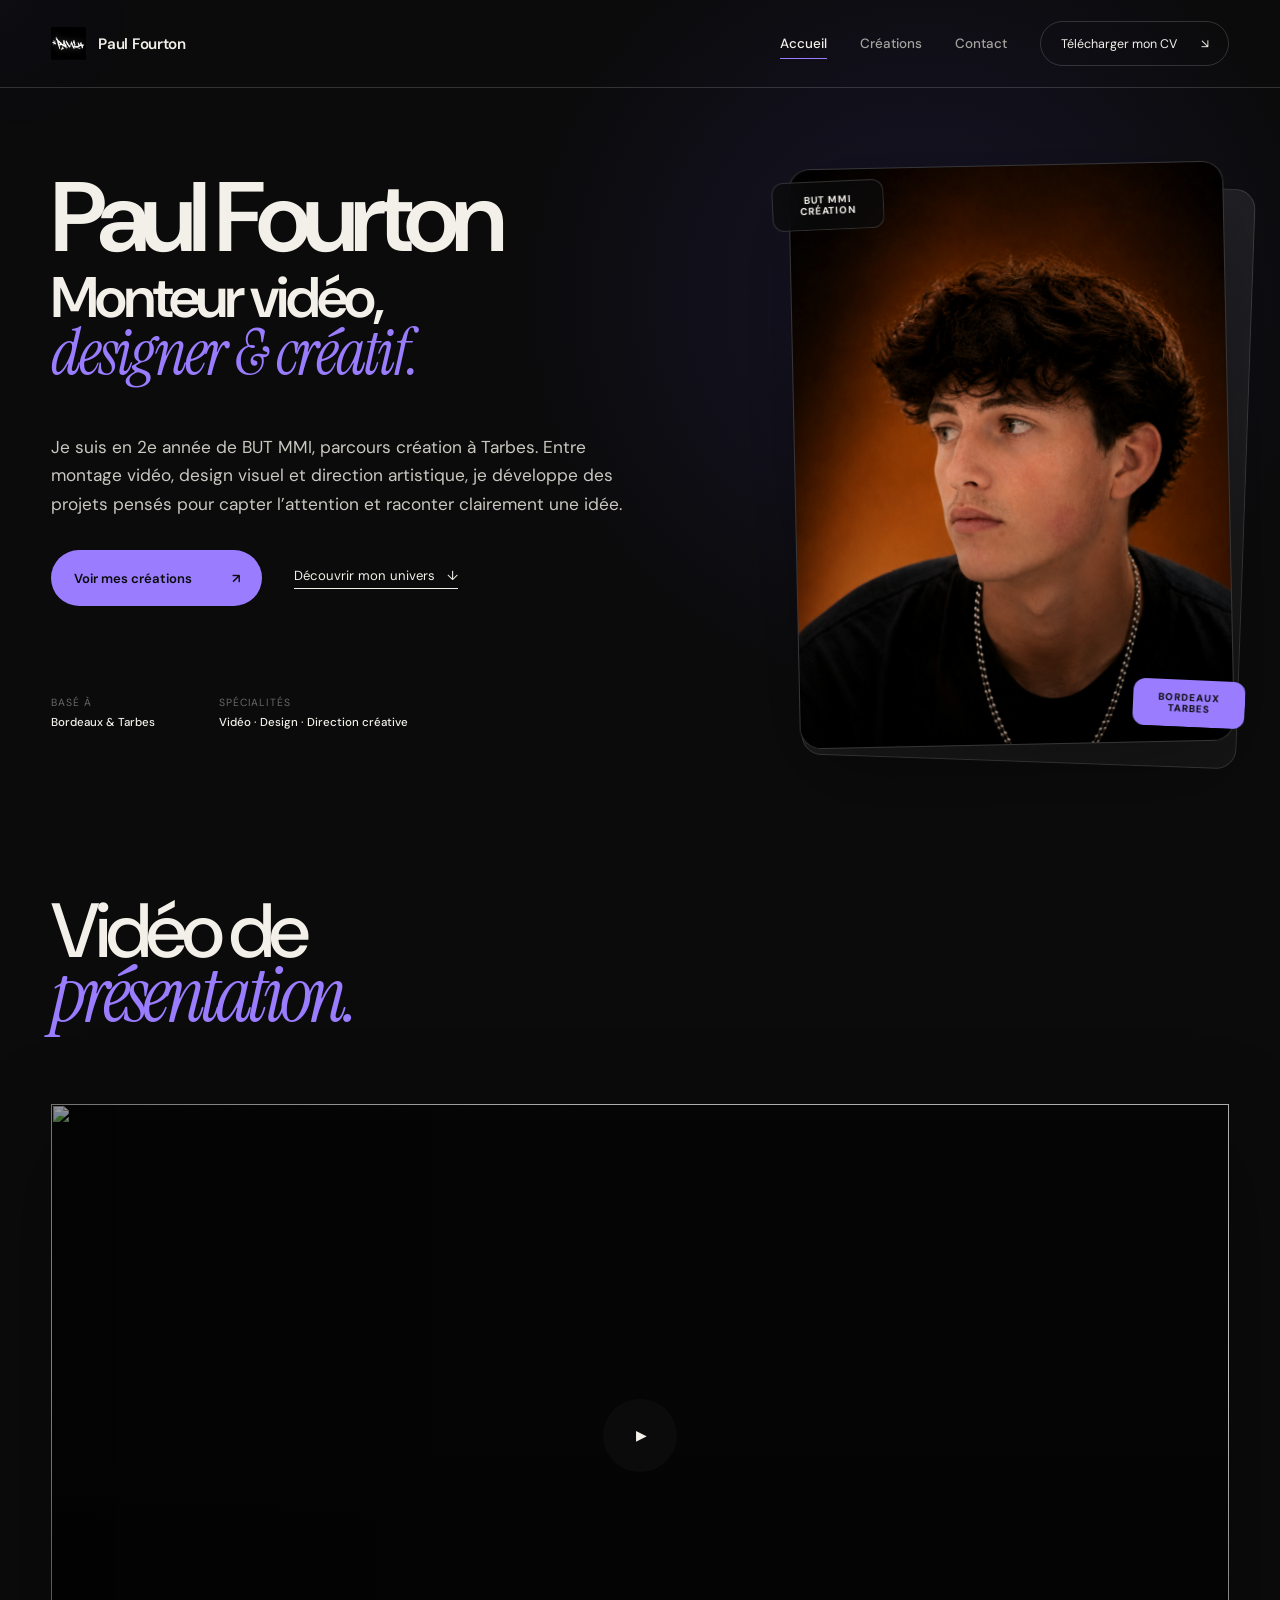
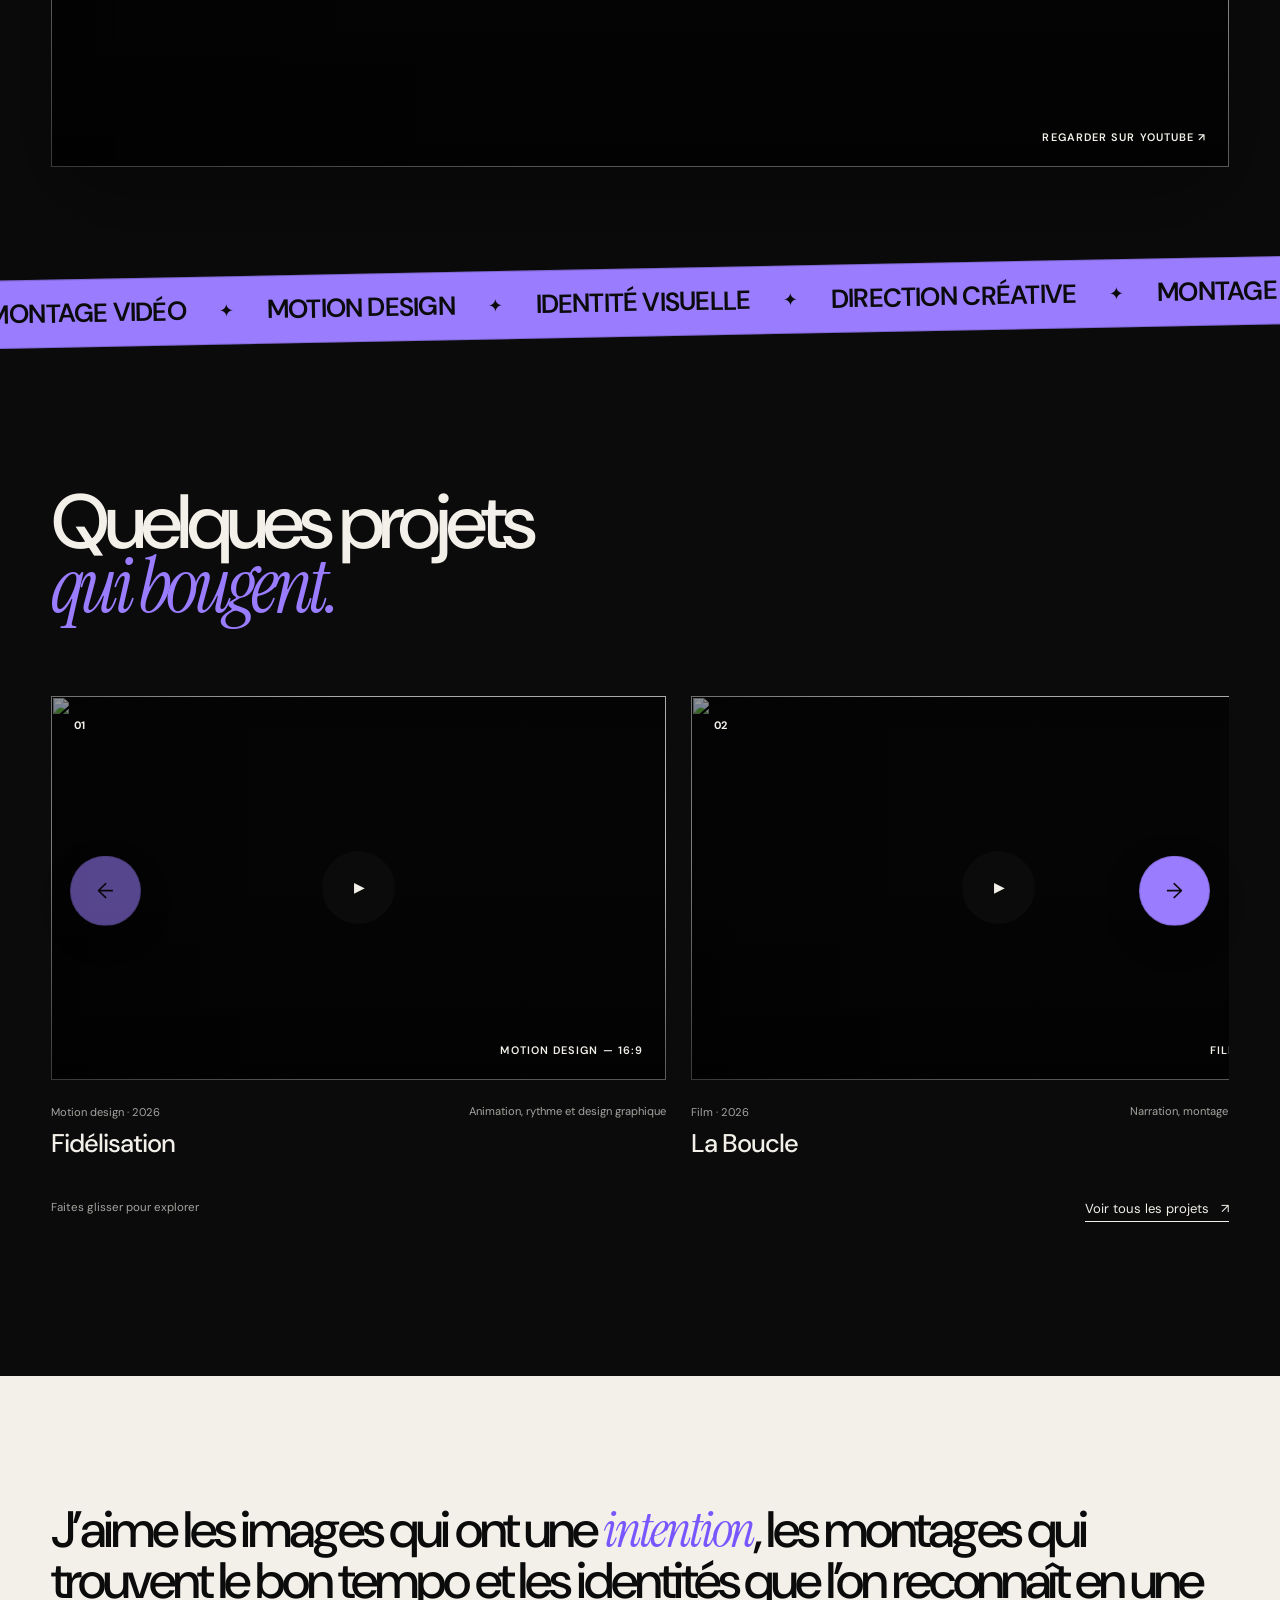
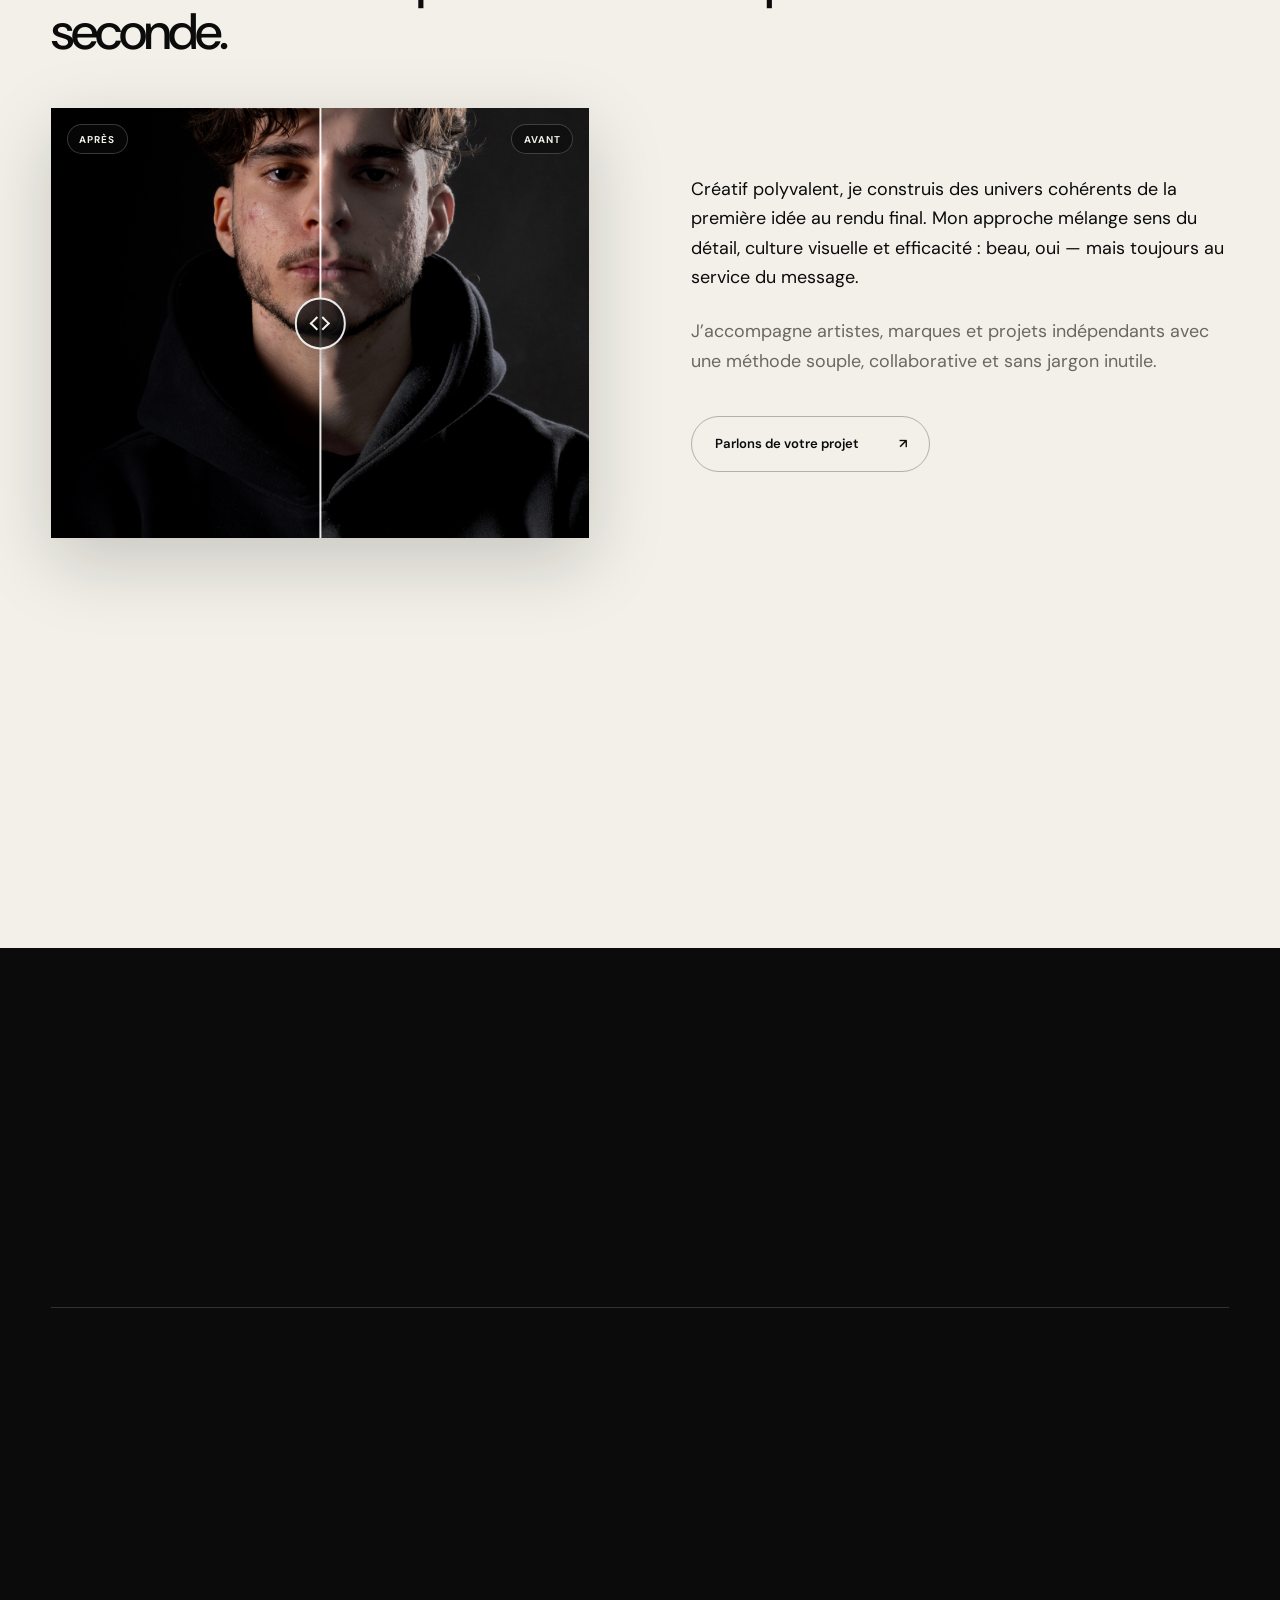
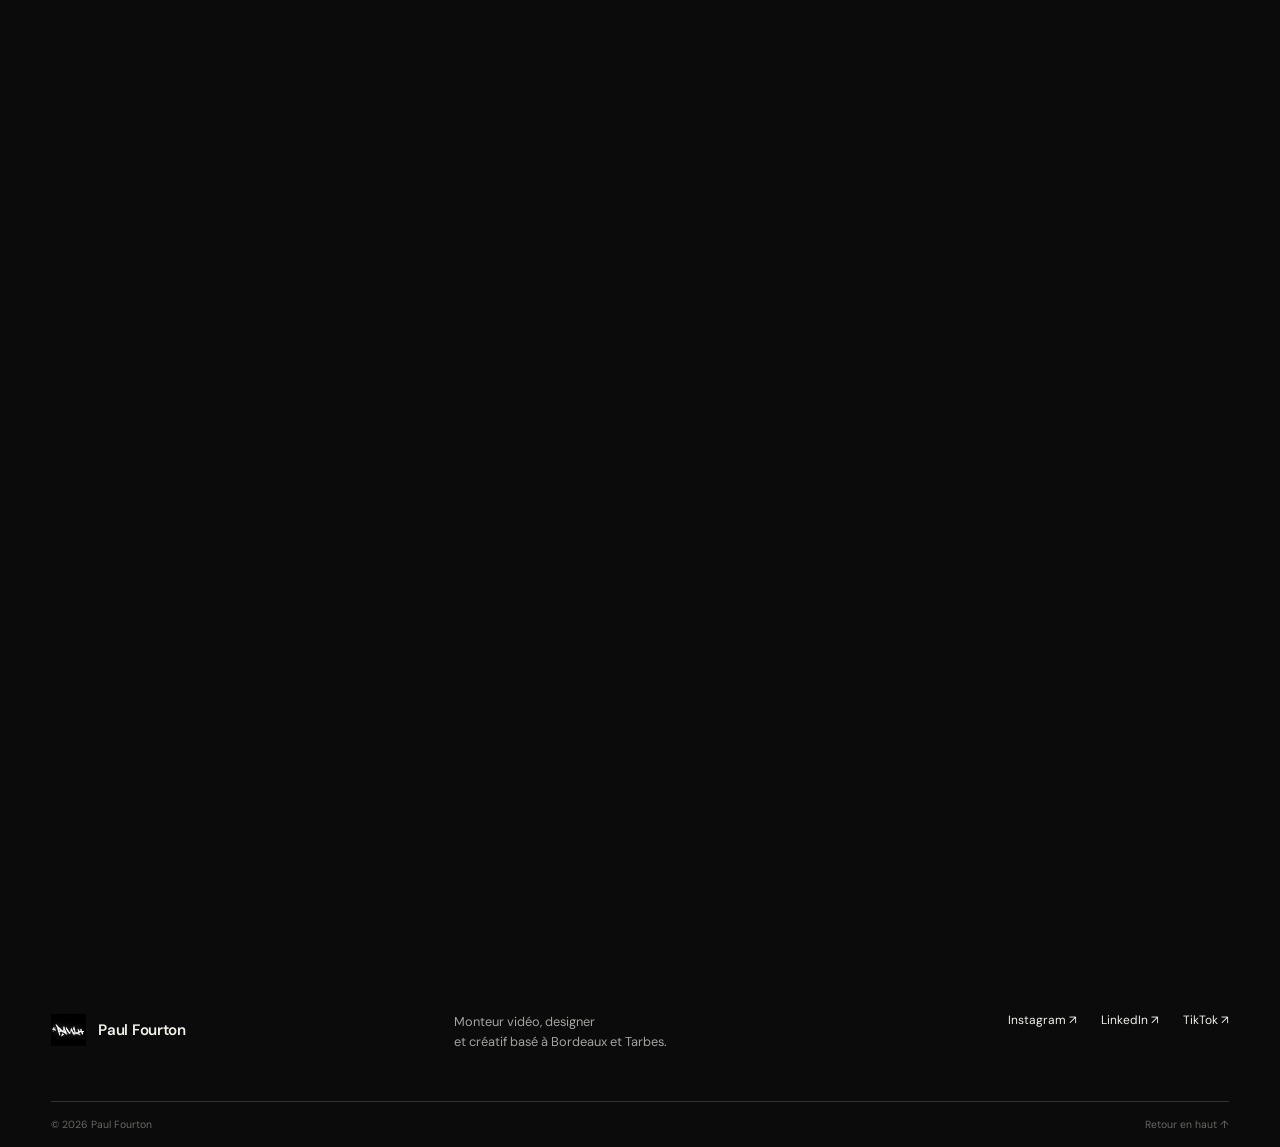
==== commit 2203b296: "Clean footer copyright text" ====
--- a/index.html
+++ b/index.html
@@ -334,7 +334,6 @@
     </div>
     <div class="footer-bottom">
       <span>© <span data-year></span> Paul Fourton</span>
-      <span>Paul Fourton.</span>
       <a href="#top">Retour en haut ↑</a>
     </div>
   </footer>
